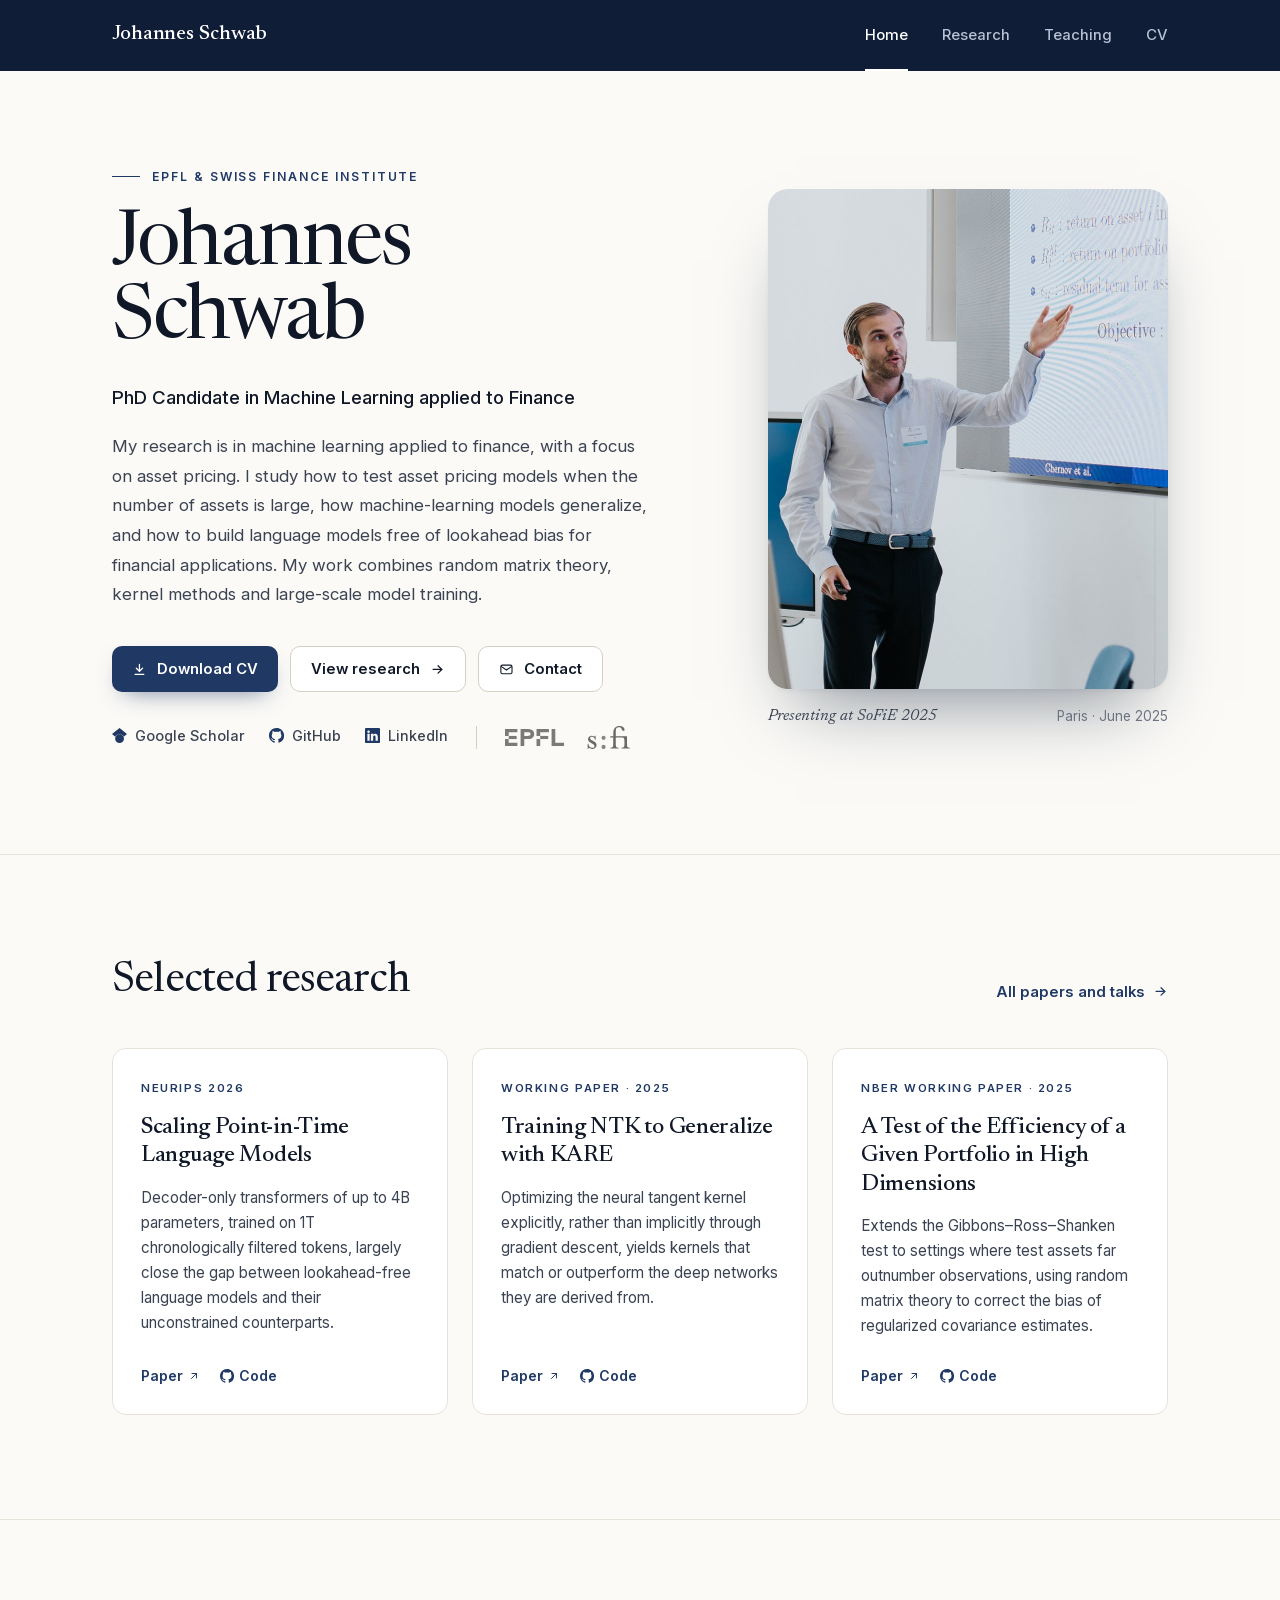
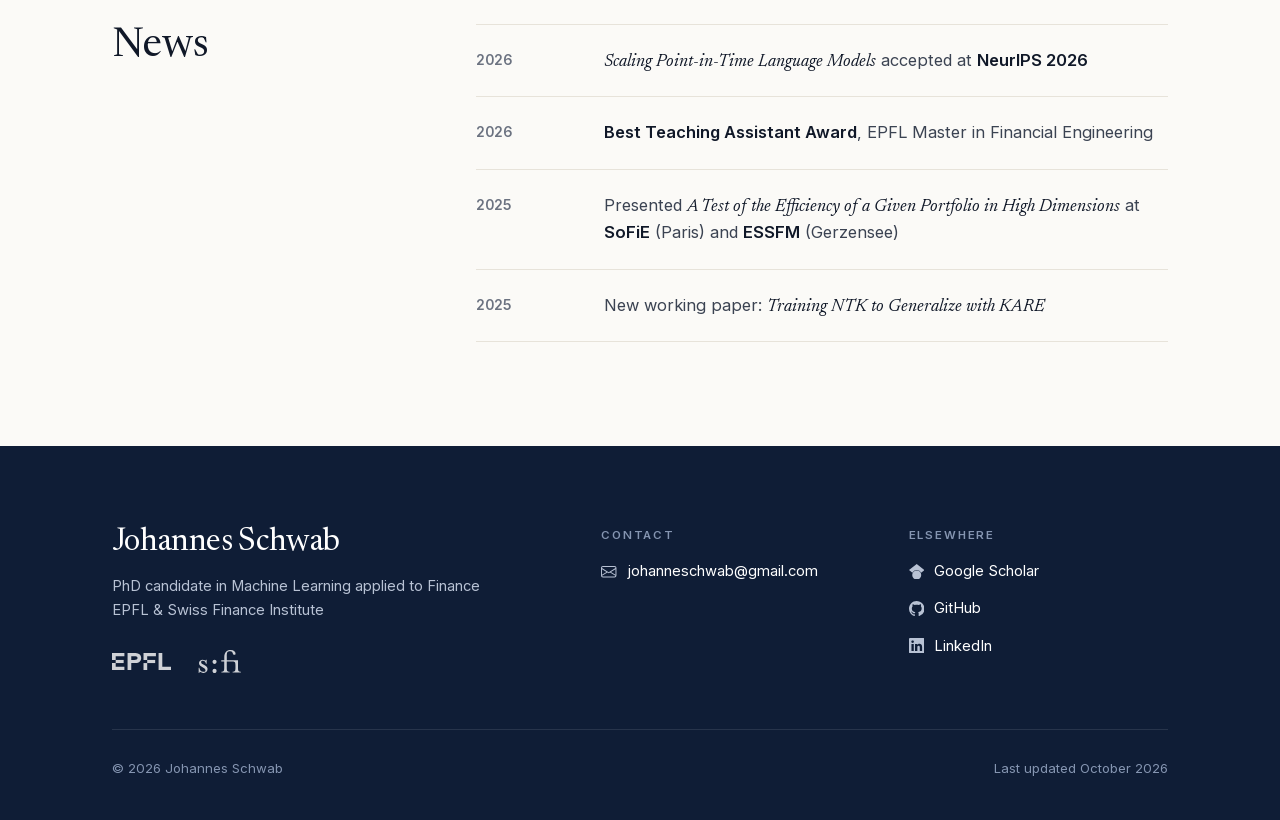
==== index.html @ c5c1e25a "Add brand icons for profiles and code, EPFL and SFI logos Co-Authored-By: Claude Opus 5.5 <noreply@a" ====
<!doctype html>
<html lang="en">
<head>
<meta charset="utf-8">
<meta name="viewport" content="width=device-width, initial-scale=1">
<meta name="color-scheme" content="light">
<meta name="theme-color" content="#0f1d36">
<title>Johannes Schwab · PhD candidate, EPFL</title>
<meta name="description" content="Johannes Schwab, PhD candidate at EPFL and the Swiss Finance Institute: machine learning applied to finance, with a focus on asset pricing.">
<meta name="author" content="Johannes Schwab">
<link rel="canonical" href="https://johannes-schwab.github.io/">
<meta property="og:type" content="profile">
<meta property="og:url" content="https://johannes-schwab.github.io/">
<meta property="og:title" content="Johannes Schwab">
<meta property="og:description" content="PhD candidate at EPFL and the Swiss Finance Institute: machine learning applied to finance, with a focus on asset pricing.">
<meta property="og:image" content="https://johannes-schwab.github.io/og-image.png">
<meta property="og:image:width" content="1200">
<meta property="og:image:height" content="630">
<meta name="twitter:card" content="summary_large_image">
<link rel="icon" href="favicon.svg" type="image/svg+xml">
<link rel="preload" href="fonts/inter-latin.woff2" as="font" type="font/woff2" crossorigin>
<link rel="preload" href="fonts/newsreader-latin.woff2" as="font" type="font/woff2" crossorigin>
<link rel="stylesheet" href="style.css">
<script type="application/ld+json">
{
  "@context": "https://schema.org",
  "@type": "Person",
  "name": "Johannes Schwab",
  "url": "https://johannes-schwab.github.io/",
  "image": "https://johannes-schwab.github.io/photo.jpg",
  "jobTitle": "PhD candidate in Machine Learning applied to Finance",
  "affiliation": { "@type": "CollegeOrUniversity", "name": "EPFL" },
  "alumniOf": [
    { "@type": "CollegeOrUniversity", "name": "EPFL" },
    { "@type": "CollegeOrUniversity", "name": "University of Lausanne" }
  ],
  "sameAs": [
    "https://www.linkedin.com/in/jschwab5",
    "https://scholar.google.com/citations?user=1dp8BZwAAAAJ",
    "https://github.com/DjoFE2021"
  ]
}
</script>
</head>
<body>
<header class="site-header">
  <div class="container">
    <a class="wordmark" href="index.html">Johannes Schwab</a>
    <nav class="nav" aria-label="Main">
      <a href="index.html" aria-current="page">Home</a>
      <a href="research.html">Research</a>
      <a href="teaching.html">Teaching</a>
      <a href="cv.html">CV</a>
    </nav>
  </div>
</header>

<main>
  <section class="hero">
    <div class="container">
      <div>
        <p class="eyebrow rise">EPFL &amp; Swiss Finance Institute</p>
        <h1 class="rise d1">Johannes Schwab</h1>
        <p class="role rise d2">PhD Candidate in Machine Learning applied to Finance</p>
        <p class="statement rise d3">My research is in machine learning applied to finance, with a focus on asset pricing. I study how to test asset pricing models when the number of assets is large, how machine-learning models generalize, and how to build language models free of lookahead bias for financial applications. My work combines random matrix theory, kernel methods and large-scale model training.</p>
        <div class="actions rise d4">
          <a class="btn btn-primary" href="Johannes-Schwab-CV.pdf"><svg class="icon" viewBox="0 0 24 24" fill="none" stroke="currentColor" stroke-width="2" stroke-linecap="round" stroke-linejoin="round" aria-hidden="true"><path d="M12 4v11"/><path d="m7 10 5 5 5-5"/><path d="M5 20h14"/></svg>Download CV</a>
          <a class="btn btn-secondary" href="research.html">View research<svg class="icon" viewBox="0 0 24 24" fill="none" stroke="currentColor" stroke-width="2" stroke-linecap="round" stroke-linejoin="round" aria-hidden="true"><path d="M5 12h14"/><path d="m13 6 6 6-6 6"/></svg></a>
          <a class="btn btn-secondary" href="mailto:johanneschwab@gmail.com"><svg class="icon" viewBox="0 0 24 24" fill="none" stroke="currentColor" stroke-width="1.8" stroke-linecap="round" stroke-linejoin="round" aria-hidden="true"><rect x="3" y="5" width="18" height="14" rx="2.5"/><path d="m4 7.5 8 5.5 8-5.5"/></svg>Contact</a>
        </div>
        <div class="links-row rise d5">
        <ul class="profiles">
          <li><a href="https://scholar.google.com/citations?user=1dp8BZwAAAAJ"><svg class="brand" viewBox="0 0 24 24" fill="currentColor" aria-hidden="true"><path d="M5.242 13.769L0 9.5 12 0l12 9.5-5.242 4.269C17.548 11.249 14.978 9.5 12 9.5c-2.977 0-5.548 1.748-6.758 4.269zM12 10a7 7 0 1 0 0 14 7 7 0 0 0 0-14z"/></svg>Google Scholar</a></li>
          <li><a href="https://github.com/DjoFE2021"><svg class="brand" viewBox="0 0 16 16" fill="currentColor" aria-hidden="true"><path d="M8 0C3.58 0 0 3.58 0 8c0 3.54 2.29 6.53 5.47 7.59.4.07.55-.17.55-.38 0-.19-.01-.82-.01-1.49-2.01.37-2.53-.49-2.69-.94-.09-.23-.48-.94-.82-1.13-.28-.15-.68-.52-.01-.53.63-.01 1.08.58 1.23.82.72 1.21 1.87.87 2.33.66.07-.52.28-.87.51-1.07-1.78-.2-3.64-.89-3.64-3.95 0-.87.31-1.59.82-2.15-.08-.2-.36-1.02.08-2.12 0 0 .67-.21 2.2.82.64-.18 1.32-.27 2-.27s1.36.09 2 .27c1.53-1.04 2.2-.82 2.2-.82.44 1.1.16 1.92.08 2.12.51.56.82 1.27.82 2.15 0 3.07-1.87 3.75-3.65 3.95.29.25.54.73.54 1.48 0 1.07-.01 1.93-.01 2.2 0 .21.15.46.55.38A8.01 8.01 0 0 0 16 8c0-4.42-3.58-8-8-8"/></svg>GitHub</a></li>
          <li><a href="https://www.linkedin.com/in/jschwab5"><svg class="brand" viewBox="0 0 16 16" fill="currentColor" aria-hidden="true"><path d="M0 1.146C0 .513.526 0 1.175 0h13.65C15.474 0 16 .513 16 1.146v13.708c0 .633-.526 1.146-1.175 1.146H1.175C.526 16 0 15.487 0 14.854zm4.943 12.248V6.169H2.542v7.225zm-1.2-8.212c.837 0 1.358-.554 1.358-1.248-.015-.709-.52-1.248-1.342-1.248S2.4 3.226 2.4 3.934c0 .694.521 1.248 1.327 1.248zm4.908 8.212V9.359c0-.216.016-.432.08-.586.173-.431.568-.878 1.232-.878.869 0 1.216.662 1.216 1.634v3.865h2.401V9.25c0-2.22-1.184-3.252-2.764-3.252-1.274 0-1.845.7-2.165 1.193v.025h-.016l.016-.025V6.169h-2.4c.03.678 0 7.225 0 7.225z"/></svg>LinkedIn</a></li>
        </ul>
        <div class="affiliations"><a href="https://www.epfl.ch" title="EPFL"><img src="logos/epfl.svg" alt="EPFL" width="62" height="18"></a><a href="https://www.sfi.ch" title="Swiss Finance Institute"><img class="sfi" src="logos/sfi.svg" alt="Swiss Finance Institute" width="47" height="24"></a></div>
        </div>
      </div>
      <figure class="portrait rise d2">
        <img src="hero-portrait.jpg" alt="Johannes Schwab presenting his research at the SoFiE 2025 conference in Paris" width="800" height="1000">
        <figcaption><span>Presenting at SoFiE 2025</span><span>Paris · June 2025</span></figcaption>
      </figure>
    </div>
  </section>

  <section class="section">
    <div class="container">
      <div class="section-head">
        <h2>Selected research</h2>
        <a class="text-link" href="research.html">All papers and talks<svg class="icon" viewBox="0 0 24 24" fill="none" stroke="currentColor" stroke-width="2" stroke-linecap="round" stroke-linejoin="round" aria-hidden="true"><path d="M5 12h14"/><path d="m13 6 6 6-6 6"/></svg></a>
      </div>
      <div class="cards">
        <article class="card">
          <span class="tag">NeurIPS 2026</span>
          <h3><a href="https://arxiv.org/abs/2607.11889">Scaling Point-in-Time Language Models</a></h3>
          <p>Decoder-only transformers of up to 4B parameters, trained on 1T chronologically filtered tokens, largely close the gap between lookahead-free language models and their unconstrained counterparts.</p>
          <div class="card-links">
            <a href="https://arxiv.org/abs/2607.11889">Paper<svg class="icon" viewBox="0 0 24 24" fill="none" stroke="currentColor" stroke-width="2" stroke-linecap="round" stroke-linejoin="round" aria-hidden="true"><path d="M7 17 17 7"/><path d="M8 7h9v9"/></svg></a>
            <a href="https://github.com/DjoFE2021/Point-In-Time-LLM"><svg class="brand" viewBox="0 0 16 16" fill="currentColor" aria-hidden="true"><path d="M8 0C3.58 0 0 3.58 0 8c0 3.54 2.29 6.53 5.47 7.59.4.07.55-.17.55-.38 0-.19-.01-.82-.01-1.49-2.01.37-2.53-.49-2.69-.94-.09-.23-.48-.94-.82-1.13-.28-.15-.68-.52-.01-.53.63-.01 1.08.58 1.23.82.72 1.21 1.87.87 2.33.66.07-.52.28-.87.51-1.07-1.78-.2-3.64-.89-3.64-3.95 0-.87.31-1.59.82-2.15-.08-.2-.36-1.02.08-2.12 0 0 .67-.21 2.2.82.64-.18 1.32-.27 2-.27s1.36.09 2 .27c1.53-1.04 2.2-.82 2.2-.82.44 1.1.16 1.92.08 2.12.51.56.82 1.27.82 2.15 0 3.07-1.87 3.75-3.65 3.95.29.25.54.73.54 1.48 0 1.07-.01 1.93-.01 2.2 0 .21.15.46.55.38A8.01 8.01 0 0 0 16 8c0-4.42-3.58-8-8-8"/></svg>Code</a>
          </div>
        </article>
        <article class="card">
          <span class="tag">Working paper · 2025</span>
          <h3><a href="https://arxiv.org/abs/2505.11347">Training NTK to Generalize with KARE</a></h3>
          <p>Optimizing the neural tangent kernel explicitly, rather than implicitly through gradient descent, yields kernels that match or outperform the deep networks they are derived from.</p>
          <div class="card-links">
            <a href="https://arxiv.org/abs/2505.11347">Paper<svg class="icon" viewBox="0 0 24 24" fill="none" stroke="currentColor" stroke-width="2" stroke-linecap="round" stroke-linejoin="round" aria-hidden="true"><path d="M7 17 17 7"/><path d="M8 7h9v9"/></svg></a>
            <a href="https://github.com/DjoFE2021/ntk-kare"><svg class="brand" viewBox="0 0 16 16" fill="currentColor" aria-hidden="true"><path d="M8 0C3.58 0 0 3.58 0 8c0 3.54 2.29 6.53 5.47 7.59.4.07.55-.17.55-.38 0-.19-.01-.82-.01-1.49-2.01.37-2.53-.49-2.69-.94-.09-.23-.48-.94-.82-1.13-.28-.15-.68-.52-.01-.53.63-.01 1.08.58 1.23.82.72 1.21 1.87.87 2.33.66.07-.52.28-.87.51-1.07-1.78-.2-3.64-.89-3.64-3.95 0-.87.31-1.59.82-2.15-.08-.2-.36-1.02.08-2.12 0 0 .67-.21 2.2.82.64-.18 1.32-.27 2-.27s1.36.09 2 .27c1.53-1.04 2.2-.82 2.2-.82.44 1.1.16 1.92.08 2.12.51.56.82 1.27.82 2.15 0 3.07-1.87 3.75-3.65 3.95.29.25.54.73.54 1.48 0 1.07-.01 1.93-.01 2.2 0 .21.15.46.55.38A8.01 8.01 0 0 0 16 8c0-4.42-3.58-8-8-8"/></svg>Code</a>
          </div>
        </article>
        <article class="card">
          <span class="tag">NBER working paper · 2025</span>
          <h3><a href="https://www.nber.org/papers/w33565">A Test of the Efficiency of a Given Portfolio in High Dimensions</a></h3>
          <p>Extends the Gibbons–Ross–Shanken test to settings where test assets far outnumber observations, using random matrix theory to correct the bias of regularized covariance estimates.</p>
          <div class="card-links">
            <a href="https://www.nber.org/papers/w33565">Paper<svg class="icon" viewBox="0 0 24 24" fill="none" stroke="currentColor" stroke-width="2" stroke-linecap="round" stroke-linejoin="round" aria-hidden="true"><path d="M7 17 17 7"/><path d="M8 7h9v9"/></svg></a>
            <a href="https://github.com/DjoFE2021/CKMSEfficiencyTest"><svg class="brand" viewBox="0 0 16 16" fill="currentColor" aria-hidden="true"><path d="M8 0C3.58 0 0 3.58 0 8c0 3.54 2.29 6.53 5.47 7.59.4.07.55-.17.55-.38 0-.19-.01-.82-.01-1.49-2.01.37-2.53-.49-2.69-.94-.09-.23-.48-.94-.82-1.13-.28-.15-.68-.52-.01-.53.63-.01 1.08.58 1.23.82.72 1.21 1.87.87 2.33.66.07-.52.28-.87.51-1.07-1.78-.2-3.64-.89-3.64-3.95 0-.87.31-1.59.82-2.15-.08-.2-.36-1.02.08-2.12 0 0 .67-.21 2.2.82.64-.18 1.32-.27 2-.27s1.36.09 2 .27c1.53-1.04 2.2-.82 2.2-.82.44 1.1.16 1.92.08 2.12.51.56.82 1.27.82 2.15 0 3.07-1.87 3.75-3.65 3.95.29.25.54.73.54 1.48 0 1.07-.01 1.93-.01 2.2 0 .21.15.46.55.38A8.01 8.01 0 0 0 16 8c0-4.42-3.58-8-8-8"/></svg>Code</a>
          </div>
        </article>
      </div>
    </div>
  </section>

  <section class="section">
    <div class="container split">
      <h2>News</h2>
      <ul class="timeline">
        <li><span class="when">2026</span><p><cite>Scaling Point-in-Time Language Models</cite> accepted at <strong>NeurIPS 2026</strong></p></li>
        <li><span class="when">2026</span><p><strong>Best Teaching Assistant Award</strong>, EPFL Master in Financial Engineering</p></li>
        <li><span class="when">2025</span><p>Presented <cite>A Test of the Efficiency of a Given Portfolio in High Dimensions</cite> at <strong>SoFiE</strong> (Paris) and <strong>ESSFM</strong> (Gerzensee)</p></li>
        <li><span class="when">2025</span><p>New working paper: <cite>Training NTK to Generalize with KARE</cite></p></li>
      </ul>
    </div>
  </section>
</main>

<footer class="site-footer">
  <div class="container">
    <div class="footer-grid">
      <div>
        <p class="footer-name">Johannes Schwab</p>
        <p class="footer-about">PhD candidate in Machine Learning applied to Finance<br>EPFL &amp; Swiss Finance Institute</p>
        <div class="footer-logos"><a href="https://www.epfl.ch" title="EPFL"><img src="logos/epfl.svg" alt="EPFL" width="62" height="18"></a><a href="https://www.sfi.ch" title="Swiss Finance Institute"><img class="sfi" src="logos/sfi.svg" alt="Swiss Finance Institute" width="47" height="24"></a></div>
      </div>
      <div>
        <p class="footer-label">Contact</p>
        <ul class="footer-list"><li><a href="mailto:johanneschwab@gmail.com"><svg class="brand" viewBox="0 0 16 16" fill="currentColor" aria-hidden="true"><path d="M0 4a2 2 0 0 1 2-2h12a2 2 0 0 1 2 2v8a2 2 0 0 1-2 2H2a2 2 0 0 1-2-2zm2-1a1 1 0 0 0-1 1v.217l7 4.2 7-4.2V4a1 1 0 0 0-1-1zm13 2.383-4.708 2.825L15 11.105zm-.034 6.876-5.64-3.471L8 9.583l-1.326-.795-5.64 3.47A1 1 0 0 0 2 13h12a1 1 0 0 0 .966-.741M1 11.105l4.708-2.897L1 5.383z"/></svg>johanneschwab@gmail.com</a></li></ul>
      </div>
      <div>
        <p class="footer-label">Elsewhere</p>
        <ul class="footer-list">
          <li><a href="https://scholar.google.com/citations?user=1dp8BZwAAAAJ"><svg class="brand" viewBox="0 0 24 24" fill="currentColor" aria-hidden="true"><path d="M5.242 13.769L0 9.5 12 0l12 9.5-5.242 4.269C17.548 11.249 14.978 9.5 12 9.5c-2.977 0-5.548 1.748-6.758 4.269zM12 10a7 7 0 1 0 0 14 7 7 0 0 0 0-14z"/></svg>Google Scholar</a></li>
          <li><a href="https://github.com/DjoFE2021"><svg class="brand" viewBox="0 0 16 16" fill="currentColor" aria-hidden="true"><path d="M8 0C3.58 0 0 3.58 0 8c0 3.54 2.29 6.53 5.47 7.59.4.07.55-.17.55-.38 0-.19-.01-.82-.01-1.49-2.01.37-2.53-.49-2.69-.94-.09-.23-.48-.94-.82-1.13-.28-.15-.68-.52-.01-.53.63-.01 1.08.58 1.23.82.72 1.21 1.87.87 2.33.66.07-.52.28-.87.51-1.07-1.78-.2-3.64-.89-3.64-3.95 0-.87.31-1.59.82-2.15-.08-.2-.36-1.02.08-2.12 0 0 .67-.21 2.2.82.64-.18 1.32-.27 2-.27s1.36.09 2 .27c1.53-1.04 2.2-.82 2.2-.82.44 1.1.16 1.92.08 2.12.51.56.82 1.27.82 2.15 0 3.07-1.87 3.75-3.65 3.95.29.25.54.73.54 1.48 0 1.07-.01 1.93-.01 2.2 0 .21.15.46.55.38A8.01 8.01 0 0 0 16 8c0-4.42-3.58-8-8-8"/></svg>GitHub</a></li>
          <li><a href="https://www.linkedin.com/in/jschwab5"><svg class="brand" viewBox="0 0 16 16" fill="currentColor" aria-hidden="true"><path d="M0 1.146C0 .513.526 0 1.175 0h13.65C15.474 0 16 .513 16 1.146v13.708c0 .633-.526 1.146-1.175 1.146H1.175C.526 16 0 15.487 0 14.854zm4.943 12.248V6.169H2.542v7.225zm-1.2-8.212c.837 0 1.358-.554 1.358-1.248-.015-.709-.52-1.248-1.342-1.248S2.4 3.226 2.4 3.934c0 .694.521 1.248 1.327 1.248zm4.908 8.212V9.359c0-.216.016-.432.08-.586.173-.431.568-.878 1.232-.878.869 0 1.216.662 1.216 1.634v3.865h2.401V9.25c0-2.22-1.184-3.252-2.764-3.252-1.274 0-1.845.7-2.165 1.193v.025h-.016l.016-.025V6.169h-2.4c.03.678 0 7.225 0 7.225z"/></svg>LinkedIn</a></li>
        </ul>
      </div>
    </div>
    <div class="footer-bottom"><span>© 2026 Johannes Schwab</span><span>Last updated October 2026</span></div>
  </div>
</footer>
</body>
</html>
---- style.css ----
/* ==========================================================================
   johannes-schwab.github.io
   Type: Newsreader (headings) and Inter (text), self-hosted in fonts/ (SIL OFL)
   ========================================================================== */

@font-face {
  font-family: "Inter"; font-style: normal; font-weight: 400 700; font-display: swap;
  src: url("fonts/inter-latin.woff2") format("woff2");
}
@font-face {
  font-family: "Newsreader"; font-style: normal; font-weight: 400 600; font-display: swap;
  src: url("fonts/newsreader-latin.woff2") format("woff2");
}
@font-face {
  font-family: "Newsreader"; font-style: italic; font-weight: 400 500; font-display: swap;
  src: url("fonts/newsreader-italic-latin.woff2") format("woff2");
}

:root {
  --paper: #fbfaf7;
  --card: #ffffff;
  --ink: #101828;
  --ink-2: #3b4352;
  --ink-3: #6b7280;
  --line: #e7e3da;
  --line-strong: #d6d0c4;
  --navy: #1f3864;            /* the CV banner navy */
  --navy-deep: #0f1d36;
  --on-navy-2: #b8c2d4;
  --on-navy-3: #8595b1;
  --font-display: "Newsreader", "Iowan Old Style", Georgia, serif;
  --font-text: "Inter", system-ui, -apple-system, "Segoe UI", Roboto, Arial, sans-serif;
  --container: 1120px;
  --radius: 14px;
  --ease: cubic-bezier(.2, .7, .2, 1);
}

* { box-sizing: border-box; }
html { -webkit-text-size-adjust: 100%; }
body {
  margin: 0; min-height: 100vh; display: flex; flex-direction: column;
  background: var(--paper); color: var(--ink);
  font: 400 16.5px/1.65 var(--font-text);
  -webkit-font-smoothing: antialiased; -moz-osx-font-smoothing: grayscale;
}
main { flex: 1 0 auto; }
img { max-width: 100%; }
a { color: inherit; }
p { margin: 0; }
cite { font: italic 400 1.07em/1.4 var(--font-display); color: var(--ink); }
.container { width: 100%; max-width: var(--container); margin: 0 auto; padding: 0 32px; }
.icon { width: 1em; height: 1em; flex: none; }

/* --- Header ------------------------------------------------------------- */
.site-header { position: sticky; top: 0; z-index: 20; background: var(--navy-deep); }
.site-header .container { display: flex; align-items: center; justify-content: space-between; gap: 24px; min-height: 68px; }
.wordmark { font: 500 1.3rem/1 var(--font-display); color: #fff; text-decoration: none; letter-spacing: -0.005em; }
.nav { display: flex; gap: 34px; }
.nav a {
  position: relative; padding: 23px 0; color: var(--on-navy-2); text-decoration: none;
  font-size: 0.93rem; font-weight: 500; transition: color .2s;
}
.nav a:hover, .nav a[aria-current="page"] { color: #fff; }
.nav a[aria-current="page"]::after { content: ""; position: absolute; left: 0; right: 0; bottom: 0; height: 2px; background: #fff; }

/* --- Shared bits ---------------------------------------------------------- */
.eyebrow {
  display: flex; align-items: center; gap: 12px; margin-bottom: 22px;
  font-size: 0.76rem; font-weight: 600; letter-spacing: 0.16em; text-transform: uppercase; color: var(--navy);
}
.eyebrow::before { content: ""; width: 28px; height: 1px; background: currentColor; }
.tag { display: block; font-size: 0.72rem; font-weight: 600; letter-spacing: 0.14em; text-transform: uppercase; color: var(--navy); }

.actions { display: flex; flex-wrap: wrap; gap: 12px; margin-top: 36px; }
.btn {
  display: inline-flex; align-items: center; gap: 10px; height: 46px; padding: 0 20px; border-radius: 10px;
  font-size: 0.93rem; font-weight: 600; text-decoration: none;
  transition: background-color .2s, border-color .2s, color .2s, transform .2s var(--ease);
}
.btn:hover { transform: translateY(-1px); }
.btn-primary { background: var(--navy); color: #fff; box-shadow: 0 10px 24px -12px rgba(31, 56, 100, .7); }
.btn-primary:hover { background: var(--navy-deep); }
.btn-secondary { background: var(--card); color: var(--ink); border: 1px solid var(--line-strong); }
.btn-secondary:hover { border-color: var(--navy); color: var(--navy); }

.text-link { display: inline-flex; align-items: center; gap: 8px; font-size: 0.93rem; font-weight: 600; color: var(--navy); text-decoration: none; }
.text-link .icon { transition: transform .2s var(--ease); }
.text-link:hover .icon { transform: translateX(3px); }

/* --- Home: introduction ------------------------------------------------- */
.hero { padding: 96px 0 104px; }
.hero .container { display: grid; grid-template-columns: minmax(0, 1fr) minmax(0, 400px); gap: 96px; align-items: center; }
.hero h1 { margin: 0; font: 400 clamp(3rem, 6.2vw, 4.75rem)/0.98 var(--font-display); letter-spacing: -0.03em; }
.role { margin-top: 24px; font-size: 1.16rem; font-weight: 500; }
.statement { margin-top: 20px; max-width: 34rem; font-size: 1.06rem; line-height: 1.75; color: var(--ink-2); }
.brand { width: 1.05em; height: 1.05em; flex: none; }
.links-row { display: flex; flex-wrap: wrap; align-items: center; gap: 18px 28px; margin-top: 32px; }
.profiles { display: flex; flex-wrap: wrap; gap: 10px 24px; margin: 0; padding: 0; list-style: none; font-size: 0.9rem; }
.profiles a { display: inline-flex; align-items: center; gap: 8px; color: var(--ink-2); font-weight: 500; text-decoration: none; transition: color .2s; }
.profiles a:hover { color: var(--navy); }
.profiles .brand { color: var(--navy); }
/* Affiliation logos: quiet grey, full colour on hover */
.affiliations { display: flex; align-items: center; gap: 22px; padding-left: 28px; border-left: 1px solid var(--line-strong); }
.affiliations a, .footer-logos a { display: block; line-height: 0; }
.affiliations img { display: block; height: 17px; width: auto; filter: grayscale(1); opacity: .65; transition: filter .25s, opacity .25s; }
.affiliations img.sfi { height: 23px; }
.affiliations a:hover img { filter: none; opacity: 1; }
.portrait { margin: 0; width: 100%; }
.portrait img {
  display: block; width: 100%; height: auto; border-radius: 20px;
  box-shadow: 0 2px 4px rgba(16, 24, 40, .04), 0 40px 70px -30px rgba(15, 29, 54, .5);
}
.portrait figcaption { display: flex; justify-content: space-between; gap: 16px; margin-top: 16px; font-size: 0.84rem; color: var(--ink-3); }
.portrait figcaption span:first-child { font: italic 400 1rem/1.4 var(--font-display); color: var(--ink-2); }

/* --- Home: sections ------------------------------------------------------- */
.section { padding: 104px 0; border-top: 1px solid var(--line); }
.section-head { display: flex; align-items: flex-end; justify-content: space-between; gap: 24px; margin-bottom: 44px; }
.section h2, .split h2 { margin: 0; font: 400 clamp(2rem, 3.4vw, 2.6rem)/1.08 var(--font-display); letter-spacing: -0.02em; }

.cards { display: grid; grid-template-columns: repeat(3, minmax(0, 1fr)); gap: 24px; }
.card {
  display: flex; flex-direction: column; padding: 30px 28px 26px;
  background: var(--card); border: 1px solid var(--line); border-radius: var(--radius);
  transition: transform .3s var(--ease), box-shadow .3s var(--ease), border-color .3s;
}
.card:hover { transform: translateY(-4px); border-color: var(--line-strong); box-shadow: 0 30px 60px -36px rgba(15, 29, 54, .45); }
.card h3 { margin: 16px 0 0; font: 500 1.45rem/1.22 var(--font-display); letter-spacing: -0.012em; }
.card h3 a { text-decoration: none; }
.card p { margin-top: 14px; font-size: 0.95rem; line-height: 1.65; color: var(--ink-2); }
.card-links { display: flex; gap: 20px; margin-top: auto; padding-top: 26px; font-size: 0.88rem; font-weight: 600; }
.card-links a { display: inline-flex; align-items: center; gap: 5px; color: var(--navy); text-decoration: none; }
.card-links a:hover { text-decoration: underline; text-underline-offset: 4px; }
.card-links .icon { width: 0.85em; height: 0.85em; }

.split { display: grid; grid-template-columns: 300px minmax(0, 1fr); gap: 64px; }
.timeline { list-style: none; margin: 0; padding: 0; }
.timeline li { display: grid; grid-template-columns: 104px minmax(0, 1fr); gap: 24px; padding: 22px 0; border-top: 1px solid var(--line); }
.timeline li:last-child { border-bottom: 1px solid var(--line); }
.timeline .when { padding-top: 2px; font-size: 0.86rem; font-weight: 600; color: var(--ink-3); font-variant-numeric: tabular-nums; }
.timeline .when.next { color: var(--navy); }
.timeline p { color: var(--ink-2); }
.timeline strong { font-weight: 600; color: var(--ink); }

/* --- Inner pages ---------------------------------------------------------- */
.page-head { padding: 96px 0 72px; border-bottom: 1px solid var(--line); }
.page-head h1 { margin: 0; font: 400 clamp(2.8rem, 5.6vw, 4.2rem)/1 var(--font-display); letter-spacing: -0.03em; }
.intro { margin-top: 24px; max-width: 40rem; font-size: 1.1rem; line-height: 1.7; color: var(--ink-2); }

.block { padding: 80px 0; }
.block.compact { padding: 56px 0; }
.block + .block { border-top: 1px solid var(--line); }
.block > .container { display: grid; grid-template-columns: 260px minmax(0, 1fr); gap: 64px; }
.block-title { position: sticky; top: 108px; align-self: start; margin: 0; font: 400 1.95rem/1.12 var(--font-display); letter-spacing: -0.018em; }

.pub { padding-bottom: 44px; margin-bottom: 44px; border-bottom: 1px solid var(--line); }
.pub:last-child { padding-bottom: 0; margin-bottom: 0; border-bottom: 0; }
.pub h3 { margin: 12px 0 0; font: 500 1.65rem/1.22 var(--font-display); letter-spacing: -0.015em; }
.pub h3 a {
  text-decoration: none; background: linear-gradient(currentColor, currentColor) 0 100% / 0 1px no-repeat;
  transition: background-size .35s var(--ease);
}
.pub h3 a:hover { background-size: 100% 1px; }
.authors { margin-top: 12px; font-size: 0.95rem; color: var(--ink-3); }
.authors strong { font-weight: 600; color: var(--ink); }
.series { margin-top: 4px; font-size: 0.88rem; color: var(--ink-3); }
.series em { font: italic 400 1.07em var(--font-display); }
.pub .summary { margin-top: 16px; color: var(--ink-2); }
.abstract { margin-top: 16px; }
.abstract summary {
  display: inline-flex; align-items: center; gap: 10px; cursor: pointer; list-style: none;
  font-size: 0.88rem; font-weight: 600; color: var(--navy);
}
.abstract summary::-webkit-details-marker { display: none; }
.abstract summary::before {
  content: "+"; display: grid; place-items: center; width: 22px; height: 22px;
  border: 1px solid var(--line-strong); border-radius: 50%; font-weight: 500;
  transition: transform .25s var(--ease);
}
.abstract[open] summary::before { transform: rotate(45deg); }
.abstract p {
  margin-top: 16px; padding: 22px 24px; background: var(--card); border: 1px solid var(--line); border-radius: 12px;
  font-size: 0.95rem; line-height: 1.75; color: var(--ink-2);
}
.chips { display: flex; flex-wrap: wrap; gap: 10px; margin: 20px 0 0; padding: 0; list-style: none; }
.chip {
  display: inline-flex; align-items: center; gap: 7px; height: 36px; padding: 0 14px;
  background: var(--card); border: 1px solid var(--line-strong); border-radius: 9px;
  font-size: 0.86rem; font-weight: 600; color: var(--ink); text-decoration: none; transition: border-color .2s, color .2s;
}
.chip:hover { border-color: var(--navy); color: var(--navy); }
.chip .icon { width: 0.8em; height: 0.8em; color: var(--ink-3); }
.chip .brand, .card-links .brand { width: 1em; height: 1em; }
.btn .brand { width: 1.1em; height: 1.1em; color: var(--navy); }

.award {
  display: grid; grid-template-columns: auto minmax(0, 1fr); gap: 40px; align-items: center;
  margin-top: 48px; padding: 44px 48px; border-radius: 20px; background: var(--navy-deep); color: var(--on-navy-2);
}
.award .year { font: 400 4rem/0.9 var(--font-display); letter-spacing: -0.03em; color: #fff; }
.award .tag { color: var(--on-navy-3); }
.award h2 { margin: 10px 0 0; font: 400 1.9rem/1.15 var(--font-display); letter-spacing: -0.015em; color: #fff; }
.award p { margin-top: 10px; }

.courses { display: grid; grid-template-columns: repeat(2, minmax(0, 1fr)); gap: 24px; }
.course { padding: 32px; background: var(--card); border: 1px solid var(--line); border-radius: var(--radius); }
.course h3 { margin: 14px 0 0; font: 500 1.4rem/1.25 var(--font-display); letter-spacing: -0.01em; }
.course .when { margin-top: 6px; font-size: 0.9rem; color: var(--ink-3); }
.course ul { list-style: none; margin: 22px 0 0; padding: 0; }
.course li { padding: 12px 0; border-top: 1px solid var(--line); font-weight: 500; }
.course li span { display: block; font-size: 0.86rem; font-weight: 400; color: var(--ink-3); }

.entries { display: grid; gap: 30px; }
.entry { display: grid; grid-template-columns: minmax(0, 1fr) auto; column-gap: 24px; }
.entry h3 { margin: 0; font-size: 1.04rem; font-weight: 600; }
.entry .when { grid-column: 2; grid-row: 1; font-size: 0.88rem; font-weight: 500; color: var(--ink-3); font-variant-numeric: tabular-nums; white-space: nowrap; }
.entry .org { margin-top: 2px; color: var(--ink-2); }
.entry .detail { grid-column: 1 / -1; margin-top: 6px; font-size: 0.95rem; color: var(--ink-3); }
.kv { display: grid; grid-template-columns: 220px minmax(0, 1fr); gap: 12px 24px; margin: 0; }
.kv dt { font-weight: 600; }
.kv dd { margin: 0; color: var(--ink-2); }
.plain { color: var(--ink-2); }

/* --- Footer --------------------------------------------------------------- */
.site-footer { background: var(--navy-deep); color: var(--on-navy-2); font-size: 0.92rem; }
.site-footer .container { padding-top: 80px; padding-bottom: 40px; }
.footer-grid { display: grid; grid-template-columns: 1.7fr 1fr 1fr; gap: 48px; padding-bottom: 56px; border-bottom: 1px solid rgba(255, 255, 255, .1); }
.footer-grid .footer-name { font: 400 2rem/1.05 var(--font-display); letter-spacing: -0.02em; color: #fff; }
.footer-grid .footer-about { margin-top: 14px; }
.footer-grid .footer-label { margin-bottom: 14px; font-size: 0.72rem; font-weight: 600; letter-spacing: 0.16em; text-transform: uppercase; color: var(--on-navy-3); }
.footer-list { display: grid; gap: 10px; margin: 0; padding: 0; list-style: none; }
.site-footer a { display: inline-flex; align-items: center; gap: 6px; color: #fff; text-decoration: none; }
.site-footer a:hover { text-decoration: underline; text-underline-offset: 4px; }
.site-footer .icon { width: 0.8em; height: 0.8em; color: var(--on-navy-3); }
.site-footer .brand { color: var(--on-navy-2); }
.site-footer .footer-list a { gap: 10px; }
.footer-logos { display: flex; align-items: center; gap: 26px; margin-top: 28px; }
.footer-logos img { display: block; height: 17px; width: auto; filter: brightness(0) invert(1); opacity: .8; transition: opacity .2s; }
.footer-logos img.sfi { height: 23px; }
.footer-logos a:hover img { opacity: 1; }
.footer-bottom { display: flex; flex-wrap: wrap; justify-content: space-between; gap: 12px; padding-top: 28px; font-size: 0.82rem; color: var(--on-navy-3); }

/* --- Motion --------------------------------------------------------------- */
@keyframes rise { from { opacity: 0; transform: translateY(16px); } to { opacity: 1; transform: none; } }
.rise { animation: rise .9s var(--ease) both; }
.d1 { animation-delay: .06s; } .d2 { animation-delay: .12s; } .d3 { animation-delay: .18s; }
.d4 { animation-delay: .24s; } .d5 { animation-delay: .3s; }
@media (prefers-reduced-motion: reduce) {
  .rise { animation: none; }
  .btn, .card, .chip, .text-link .icon, .abstract summary::before, .pub h3 a { transition: none; }
}

/* --- Smaller screens ------------------------------------------------------ */
@media (max-width: 960px) {
  .hero .container { grid-template-columns: 1fr; gap: 56px; }
  .portrait { max-width: 420px; }
  .cards { grid-template-columns: 1fr; }
  .split, .block > .container { grid-template-columns: 1fr; gap: 28px; }
  .block-title { position: static; }
  .footer-grid { grid-template-columns: 1fr 1fr; }
  .footer-grid > :first-child { grid-column: 1 / -1; }
}
@media (max-width: 640px) {
  body { font-size: 16px; }
  .container { padding: 0 20px; }
  .site-header { position: static; }
  .site-header .container { flex-wrap: wrap; row-gap: 0; padding-top: 16px; }
  .nav { gap: 24px; }
  .nav a { padding: 12px 0 14px; }
  .hero { padding: 56px 0 72px; }
  .section-head { flex-direction: column; align-items: flex-start; gap: 14px; margin-bottom: 32px; }
  .affiliations { padding-left: 0; border-left: 0; }
  .section, .block { padding: 64px 0; }
  .block.compact { padding: 44px 0; }
  .page-head { padding: 64px 0 48px; }
  .timeline li { grid-template-columns: 1fr; gap: 4px; }
  .courses { grid-template-columns: 1fr; }
  .kv { grid-template-columns: 1fr; gap: 2px; }
  .kv dd { margin-bottom: 12px; }
  .award { grid-template-columns: 1fr; gap: 16px; padding: 32px 28px; }
  .footer-grid { grid-template-columns: 1fr; gap: 32px; }
  .entry { grid-template-columns: 1fr; }
  .entry .when { grid-column: 1; grid-row: auto; }
}
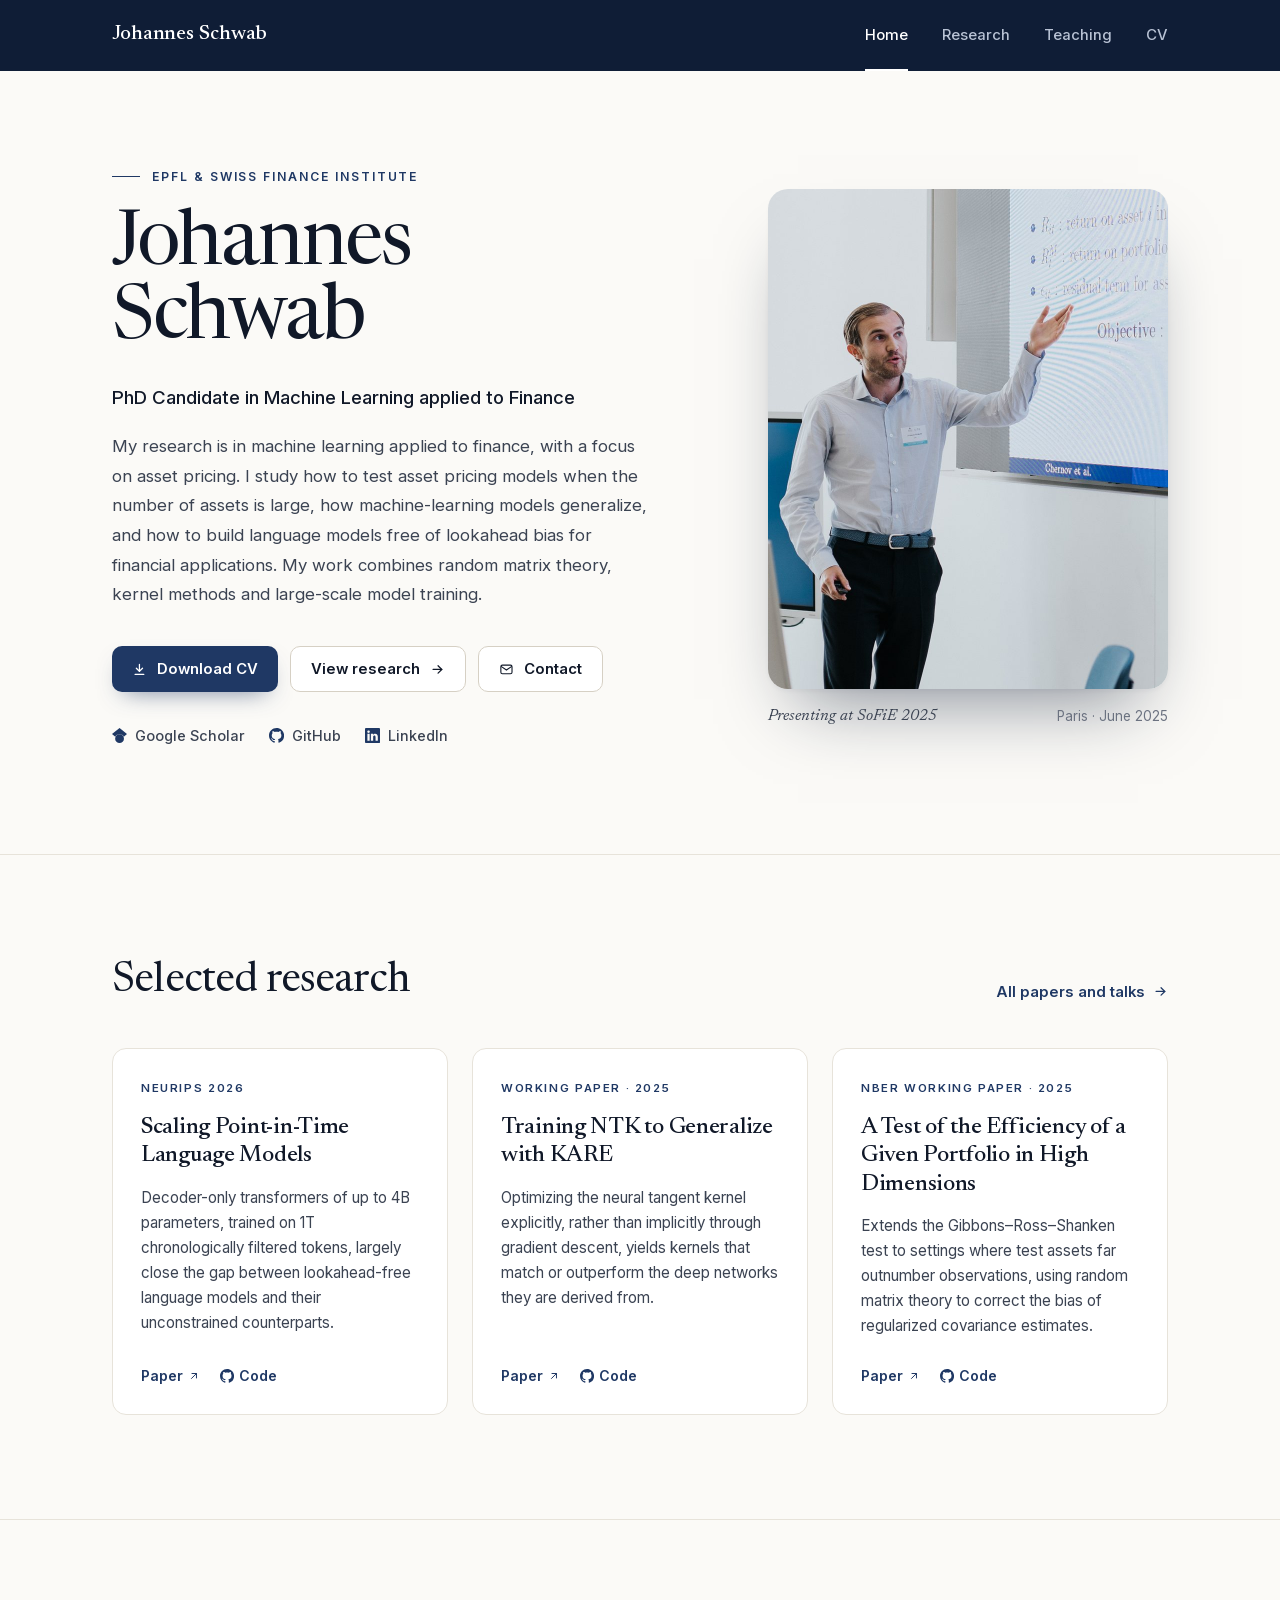
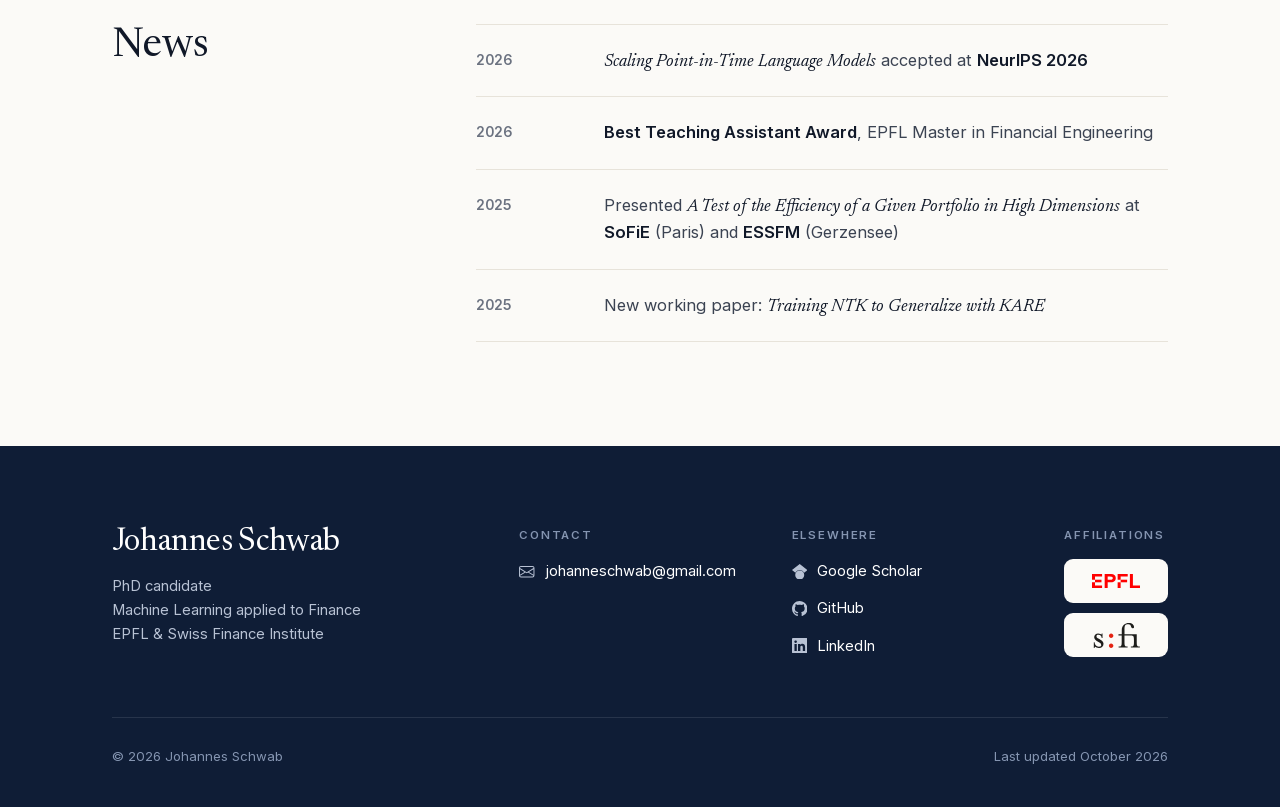
==== commit 2b4dd37d: "Logos: drop from hero, show in colour in a footer Affiliations column Co-Authored-By: Claude Opus 5." ====
--- a/index.html
+++ b/index.html
@@ -74,7 +74,6 @@
           <li><a href="https://github.com/DjoFE2021"><svg class="brand" viewBox="0 0 16 16" fill="currentColor" aria-hidden="true"><path d="M8 0C3.58 0 0 3.58 0 8c0 3.54 2.29 6.53 5.47 7.59.4.07.55-.17.55-.38 0-.19-.01-.82-.01-1.49-2.01.37-2.53-.49-2.69-.94-.09-.23-.48-.94-.82-1.13-.28-.15-.68-.52-.01-.53.63-.01 1.08.58 1.23.82.72 1.21 1.87.87 2.33.66.07-.52.28-.87.51-1.07-1.78-.2-3.64-.89-3.64-3.95 0-.87.31-1.59.82-2.15-.08-.2-.36-1.02.08-2.12 0 0 .67-.21 2.2.82.64-.18 1.32-.27 2-.27s1.36.09 2 .27c1.53-1.04 2.2-.82 2.2-.82.44 1.1.16 1.92.08 2.12.51.56.82 1.27.82 2.15 0 3.07-1.87 3.75-3.65 3.95.29.25.54.73.54 1.48 0 1.07-.01 1.93-.01 2.2 0 .21.15.46.55.38A8.01 8.01 0 0 0 16 8c0-4.42-3.58-8-8-8"/></svg>GitHub</a></li>
           <li><a href="https://www.linkedin.com/in/jschwab5"><svg class="brand" viewBox="0 0 16 16" fill="currentColor" aria-hidden="true"><path d="M0 1.146C0 .513.526 0 1.175 0h13.65C15.474 0 16 .513 16 1.146v13.708c0 .633-.526 1.146-1.175 1.146H1.175C.526 16 0 15.487 0 14.854zm4.943 12.248V6.169H2.542v7.225zm-1.2-8.212c.837 0 1.358-.554 1.358-1.248-.015-.709-.52-1.248-1.342-1.248S2.4 3.226 2.4 3.934c0 .694.521 1.248 1.327 1.248zm4.908 8.212V9.359c0-.216.016-.432.08-.586.173-.431.568-.878 1.232-.878.869 0 1.216.662 1.216 1.634v3.865h2.401V9.25c0-2.22-1.184-3.252-2.764-3.252-1.274 0-1.845.7-2.165 1.193v.025h-.016l.016-.025V6.169h-2.4c.03.678 0 7.225 0 7.225z"/></svg>LinkedIn</a></li>
         </ul>
-        <div class="affiliations"><a href="https://www.epfl.ch" title="EPFL"><img src="logos/epfl.svg" alt="EPFL" width="62" height="18"></a><a href="https://www.sfi.ch" title="Swiss Finance Institute"><img class="sfi" src="logos/sfi.svg" alt="Swiss Finance Institute" width="47" height="24"></a></div>
         </div>
       </div>
       <figure class="portrait rise d2">
@@ -140,8 +139,7 @@
     <div class="footer-grid">
       <div>
         <p class="footer-name">Johannes Schwab</p>
-        <p class="footer-about">PhD candidate in Machine Learning applied to Finance<br>EPFL &amp; Swiss Finance Institute</p>
-        <div class="footer-logos"><a href="https://www.epfl.ch" title="EPFL"><img src="logos/epfl.svg" alt="EPFL" width="62" height="18"></a><a href="https://www.sfi.ch" title="Swiss Finance Institute"><img class="sfi" src="logos/sfi.svg" alt="Swiss Finance Institute" width="47" height="24"></a></div>
+        <p class="footer-about">PhD candidate<br>Machine Learning applied to Finance<br>EPFL &amp; Swiss Finance Institute</p>
       </div>
       <div>
         <p class="footer-label">Contact</p>
@@ -155,6 +153,10 @@
           <li><a href="https://www.linkedin.com/in/jschwab5"><svg class="brand" viewBox="0 0 16 16" fill="currentColor" aria-hidden="true"><path d="M0 1.146C0 .513.526 0 1.175 0h13.65C15.474 0 16 .513 16 1.146v13.708c0 .633-.526 1.146-1.175 1.146H1.175C.526 16 0 15.487 0 14.854zm4.943 12.248V6.169H2.542v7.225zm-1.2-8.212c.837 0 1.358-.554 1.358-1.248-.015-.709-.52-1.248-1.342-1.248S2.4 3.226 2.4 3.934c0 .694.521 1.248 1.327 1.248zm4.908 8.212V9.359c0-.216.016-.432.08-.586.173-.431.568-.878 1.232-.878.869 0 1.216.662 1.216 1.634v3.865h2.401V9.25c0-2.22-1.184-3.252-2.764-3.252-1.274 0-1.845.7-2.165 1.193v.025h-.016l.016-.025V6.169h-2.4c.03.678 0 7.225 0 7.225z"/></svg>LinkedIn</a></li>
         </ul>
       </div>
+      <div>
+        <p class="footer-label">Affiliations</p>
+        <div class="footer-logos"><a class="logo-tile" href="https://www.epfl.ch" title="EPFL"><img src="logos/epfl.svg" alt="EPFL" width="62" height="18"></a><a class="logo-tile" href="https://www.sfi.ch" title="Swiss Finance Institute"><img class="sfi" src="logos/sfi.svg" alt="Swiss Finance Institute" width="51" height="26"></a></div>
+      </div>
     </div>
     <div class="footer-bottom"><span>© 2026 Johannes Schwab</span><span>Last updated October 2026</span></div>
   </div>
--- a/style.css
+++ b/style.css
@@ -99,12 +99,6 @@
 .profiles a { display: inline-flex; align-items: center; gap: 8px; color: var(--ink-2); font-weight: 500; text-decoration: none; transition: color .2s; }
 .profiles a:hover { color: var(--navy); }
 .profiles .brand { color: var(--navy); }
-/* Affiliation logos: quiet grey, full colour on hover */
-.affiliations { display: flex; align-items: center; gap: 22px; padding-left: 28px; border-left: 1px solid var(--line-strong); }
-.affiliations a, .footer-logos a { display: block; line-height: 0; }
-.affiliations img { display: block; height: 17px; width: auto; filter: grayscale(1); opacity: .65; transition: filter .25s, opacity .25s; }
-.affiliations img.sfi { height: 23px; }
-.affiliations a:hover img { filter: none; opacity: 1; }
 .portrait { margin: 0; width: 100%; }
 .portrait img {
   display: block; width: 100%; height: auto; border-radius: 20px;
@@ -224,7 +218,7 @@
 /* --- Footer --------------------------------------------------------------- */
 .site-footer { background: var(--navy-deep); color: var(--on-navy-2); font-size: 0.92rem; }
 .site-footer .container { padding-top: 80px; padding-bottom: 40px; }
-.footer-grid { display: grid; grid-template-columns: 1.7fr 1fr 1fr; gap: 48px; padding-bottom: 56px; border-bottom: 1px solid rgba(255, 255, 255, .1); }
+.footer-grid { display: grid; grid-template-columns: 1.6fr 1fr 1fr auto; gap: 48px; padding-bottom: 56px; border-bottom: 1px solid rgba(255, 255, 255, .1); }
 .footer-grid .footer-name { font: 400 2rem/1.05 var(--font-display); letter-spacing: -0.02em; color: #fff; }
 .footer-grid .footer-about { margin-top: 14px; }
 .footer-grid .footer-label { margin-bottom: 14px; font-size: 0.72rem; font-weight: 600; letter-spacing: 0.16em; text-transform: uppercase; color: var(--on-navy-3); }
@@ -234,10 +228,14 @@
 .site-footer .icon { width: 0.8em; height: 0.8em; color: var(--on-navy-3); }
 .site-footer .brand { color: var(--on-navy-2); }
 .site-footer .footer-list a { gap: 10px; }
-.footer-logos { display: flex; align-items: center; gap: 26px; margin-top: 28px; }
-.footer-logos img { display: block; height: 17px; width: auto; filter: brightness(0) invert(1); opacity: .8; transition: opacity .2s; }
-.footer-logos img.sfi { height: 23px; }
-.footer-logos a:hover img { opacity: 1; }
+.footer-logos { display: grid; gap: 10px; }
+.site-footer .logo-tile {
+  display: grid; place-items: center; width: 104px; height: 44px; border-radius: 9px; background: var(--paper);
+  transition: transform .2s var(--ease), box-shadow .2s;
+}
+.site-footer .logo-tile:hover { transform: translateY(-2px); box-shadow: 0 12px 24px -14px rgba(0, 0, 0, .6); }
+.logo-tile img { display: block; width: auto; height: 14px; }
+.logo-tile img.sfi { height: 25px; }
 .footer-bottom { display: flex; flex-wrap: wrap; justify-content: space-between; gap: 12px; padding-top: 28px; font-size: 0.82rem; color: var(--on-navy-3); }
 
 /* --- Motion --------------------------------------------------------------- */
@@ -269,7 +267,6 @@
   .nav a { padding: 12px 0 14px; }
   .hero { padding: 56px 0 72px; }
   .section-head { flex-direction: column; align-items: flex-start; gap: 14px; margin-bottom: 32px; }
-  .affiliations { padding-left: 0; border-left: 0; }
   .section, .block { padding: 64px 0; }
   .block.compact { padding: 44px 0; }
   .page-head { padding: 64px 0 48px; }
@@ -279,6 +276,7 @@
   .kv dd { margin-bottom: 12px; }
   .award { grid-template-columns: 1fr; gap: 16px; padding: 32px 28px; }
   .footer-grid { grid-template-columns: 1fr; gap: 32px; }
+  .footer-logos { grid-auto-flow: column; justify-content: start; }
   .entry { grid-template-columns: 1fr; }
   .entry .when { grid-column: 1; grid-row: auto; }
 }
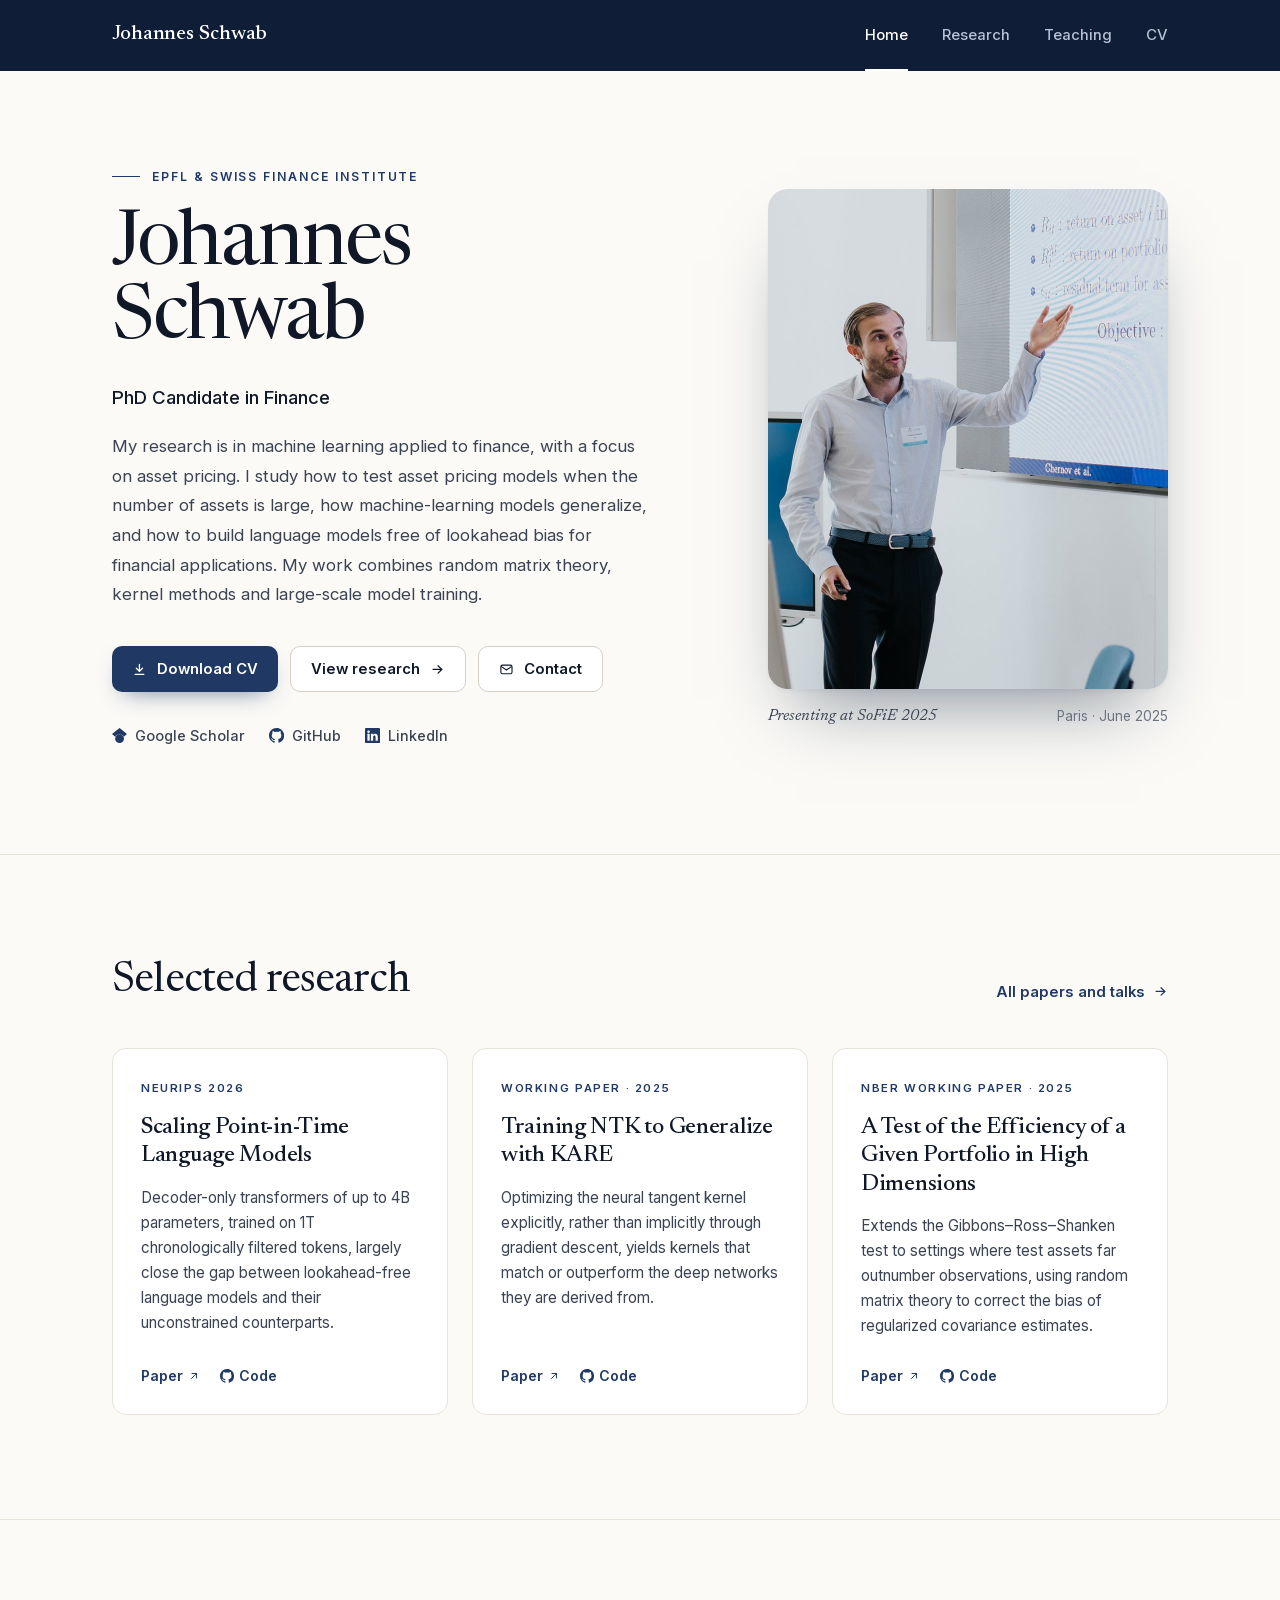
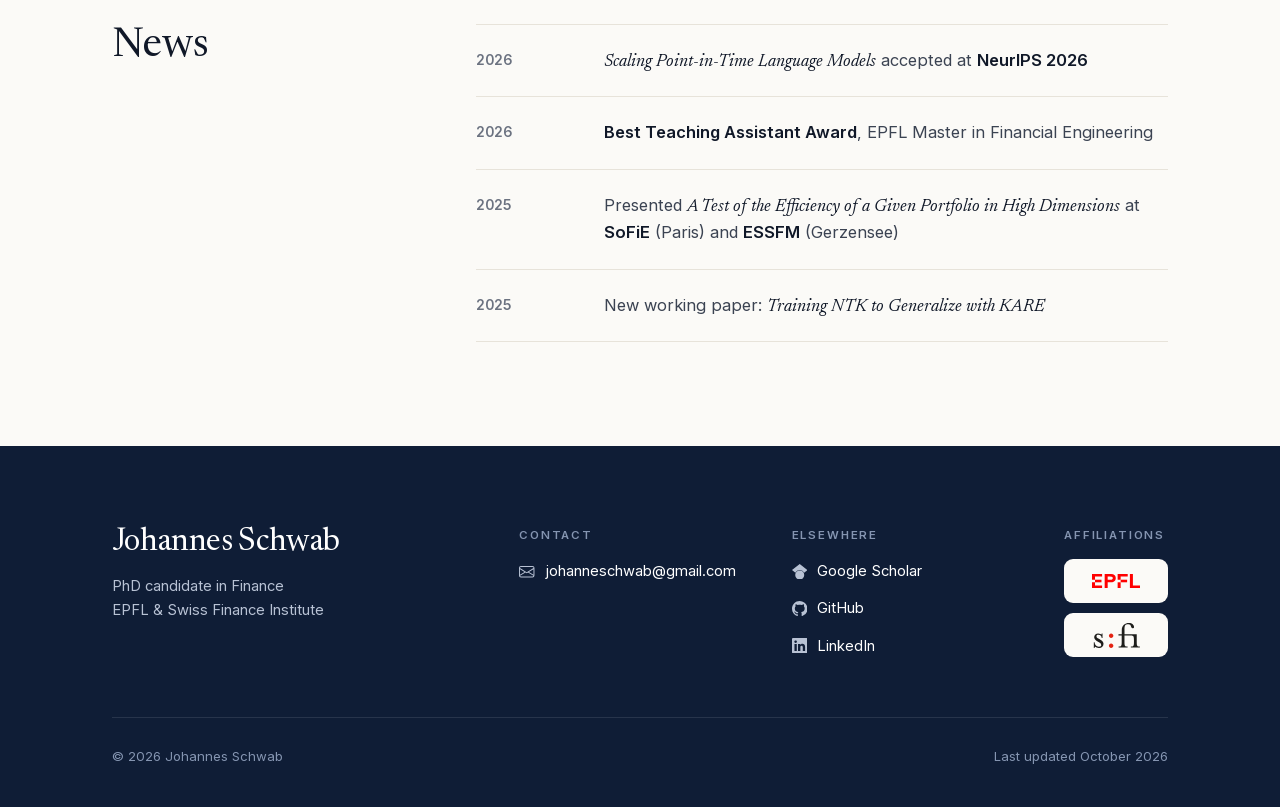
==== commit b2d46e10: "Use the official degree title: PhD in Finance Co-Authored-By: Claude Opus 5.5 <noreply@anthropic.com" ====
--- a/index.html
+++ b/index.html
@@ -28,7 +28,7 @@
   "name": "Johannes Schwab",
   "url": "https://johannes-schwab.github.io/",
   "image": "https://johannes-schwab.github.io/photo.jpg",
-  "jobTitle": "PhD candidate in Machine Learning applied to Finance",
+  "jobTitle": "PhD candidate in Finance",
   "affiliation": { "@type": "CollegeOrUniversity", "name": "EPFL" },
   "alumniOf": [
     { "@type": "CollegeOrUniversity", "name": "EPFL" },
@@ -61,7 +61,7 @@
       <div>
         <p class="eyebrow rise">EPFL &amp; Swiss Finance Institute</p>
         <h1 class="rise d1">Johannes Schwab</h1>
-        <p class="role rise d2">PhD Candidate in Machine Learning applied to Finance</p>
+        <p class="role rise d2">PhD Candidate in Finance</p>
         <p class="statement rise d3">My research is in machine learning applied to finance, with a focus on asset pricing. I study how to test asset pricing models when the number of assets is large, how machine-learning models generalize, and how to build language models free of lookahead bias for financial applications. My work combines random matrix theory, kernel methods and large-scale model training.</p>
         <div class="actions rise d4">
           <a class="btn btn-primary" href="Johannes-Schwab-CV.pdf"><svg class="icon" viewBox="0 0 24 24" fill="none" stroke="currentColor" stroke-width="2" stroke-linecap="round" stroke-linejoin="round" aria-hidden="true"><path d="M12 4v11"/><path d="m7 10 5 5 5-5"/><path d="M5 20h14"/></svg>Download CV</a>
@@ -139,7 +139,7 @@
     <div class="footer-grid">
       <div>
         <p class="footer-name">Johannes Schwab</p>
-        <p class="footer-about">PhD candidate<br>Machine Learning applied to Finance<br>EPFL &amp; Swiss Finance Institute</p>
+        <p class="footer-about">PhD candidate in Finance<br>EPFL &amp; Swiss Finance Institute</p>
       </div>
       <div>
         <p class="footer-label">Contact</p>
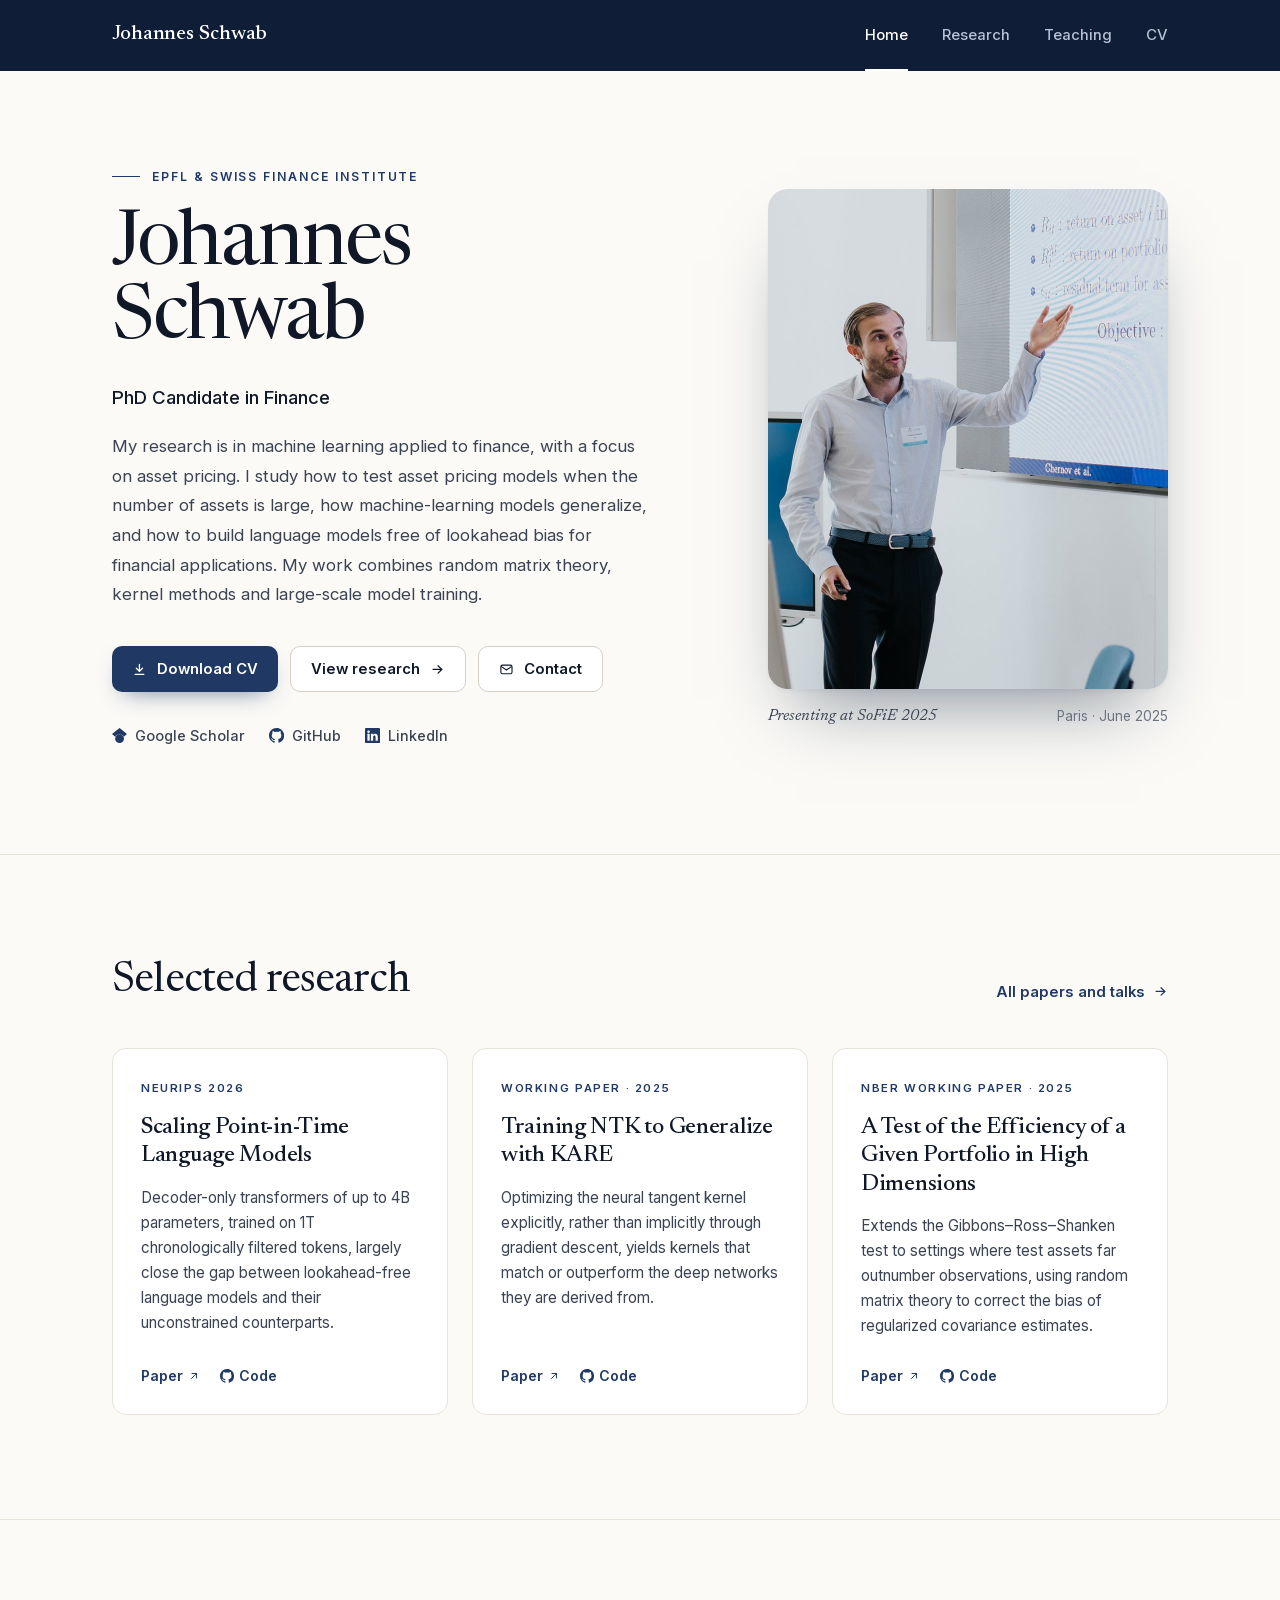
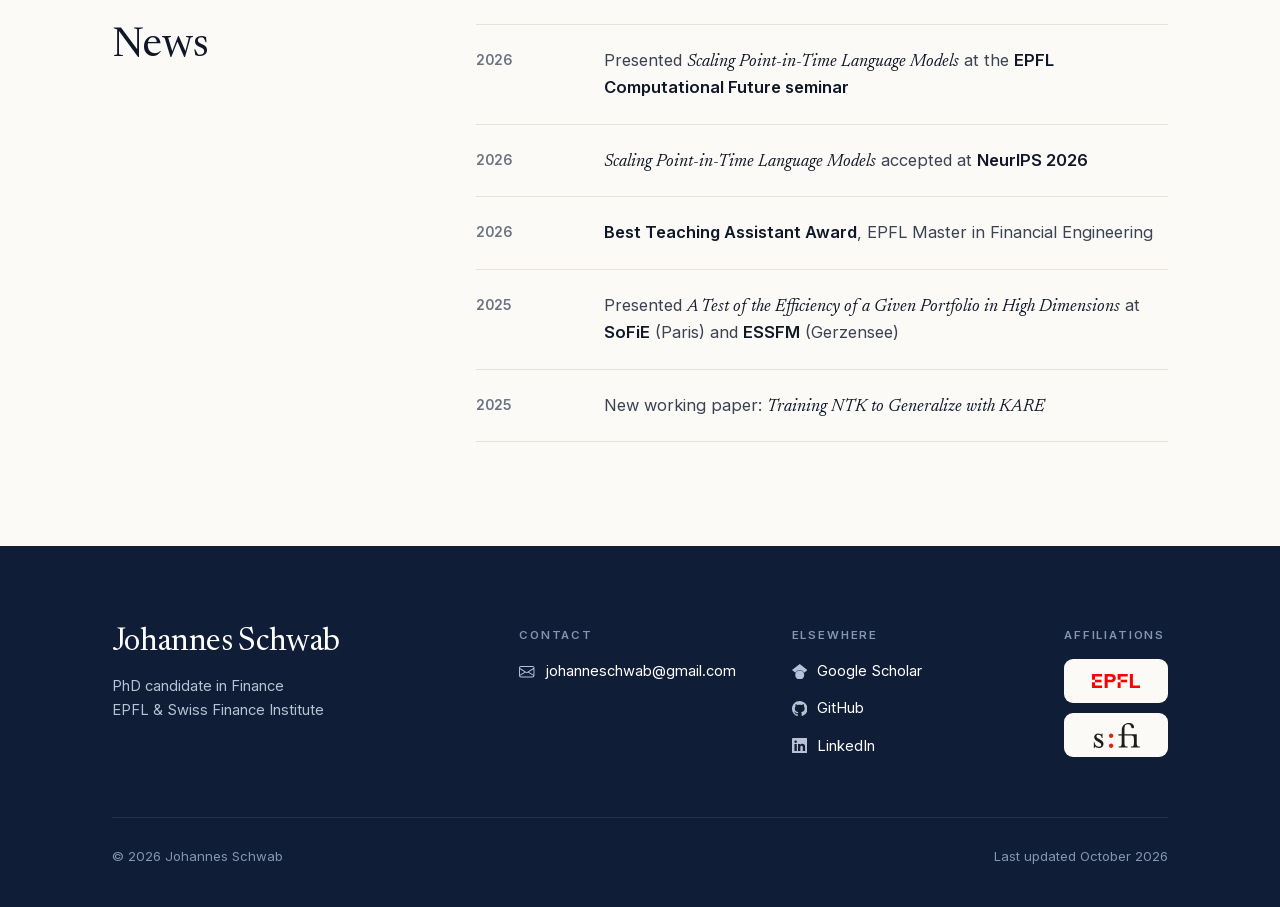
==== commit 99994092: "Computational Future seminar talk given; add to news Co-Authored-By: Claude Opus 5.5 <noreply@anthro" ====
--- a/index.html
+++ b/index.html
@@ -125,6 +125,7 @@
     <div class="container split">
       <h2>News</h2>
       <ul class="timeline">
+        <li><span class="when">2026</span><p>Presented <cite>Scaling Point-in-Time Language Models</cite> at the <strong>EPFL Computational Future seminar</strong></p></li>
         <li><span class="when">2026</span><p><cite>Scaling Point-in-Time Language Models</cite> accepted at <strong>NeurIPS 2026</strong></p></li>
         <li><span class="when">2026</span><p><strong>Best Teaching Assistant Award</strong>, EPFL Master in Financial Engineering</p></li>
         <li><span class="when">2025</span><p>Presented <cite>A Test of the Efficiency of a Given Portfolio in High Dimensions</cite> at <strong>SoFiE</strong> (Paris) and <strong>ESSFM</strong> (Gerzensee)</p></li>
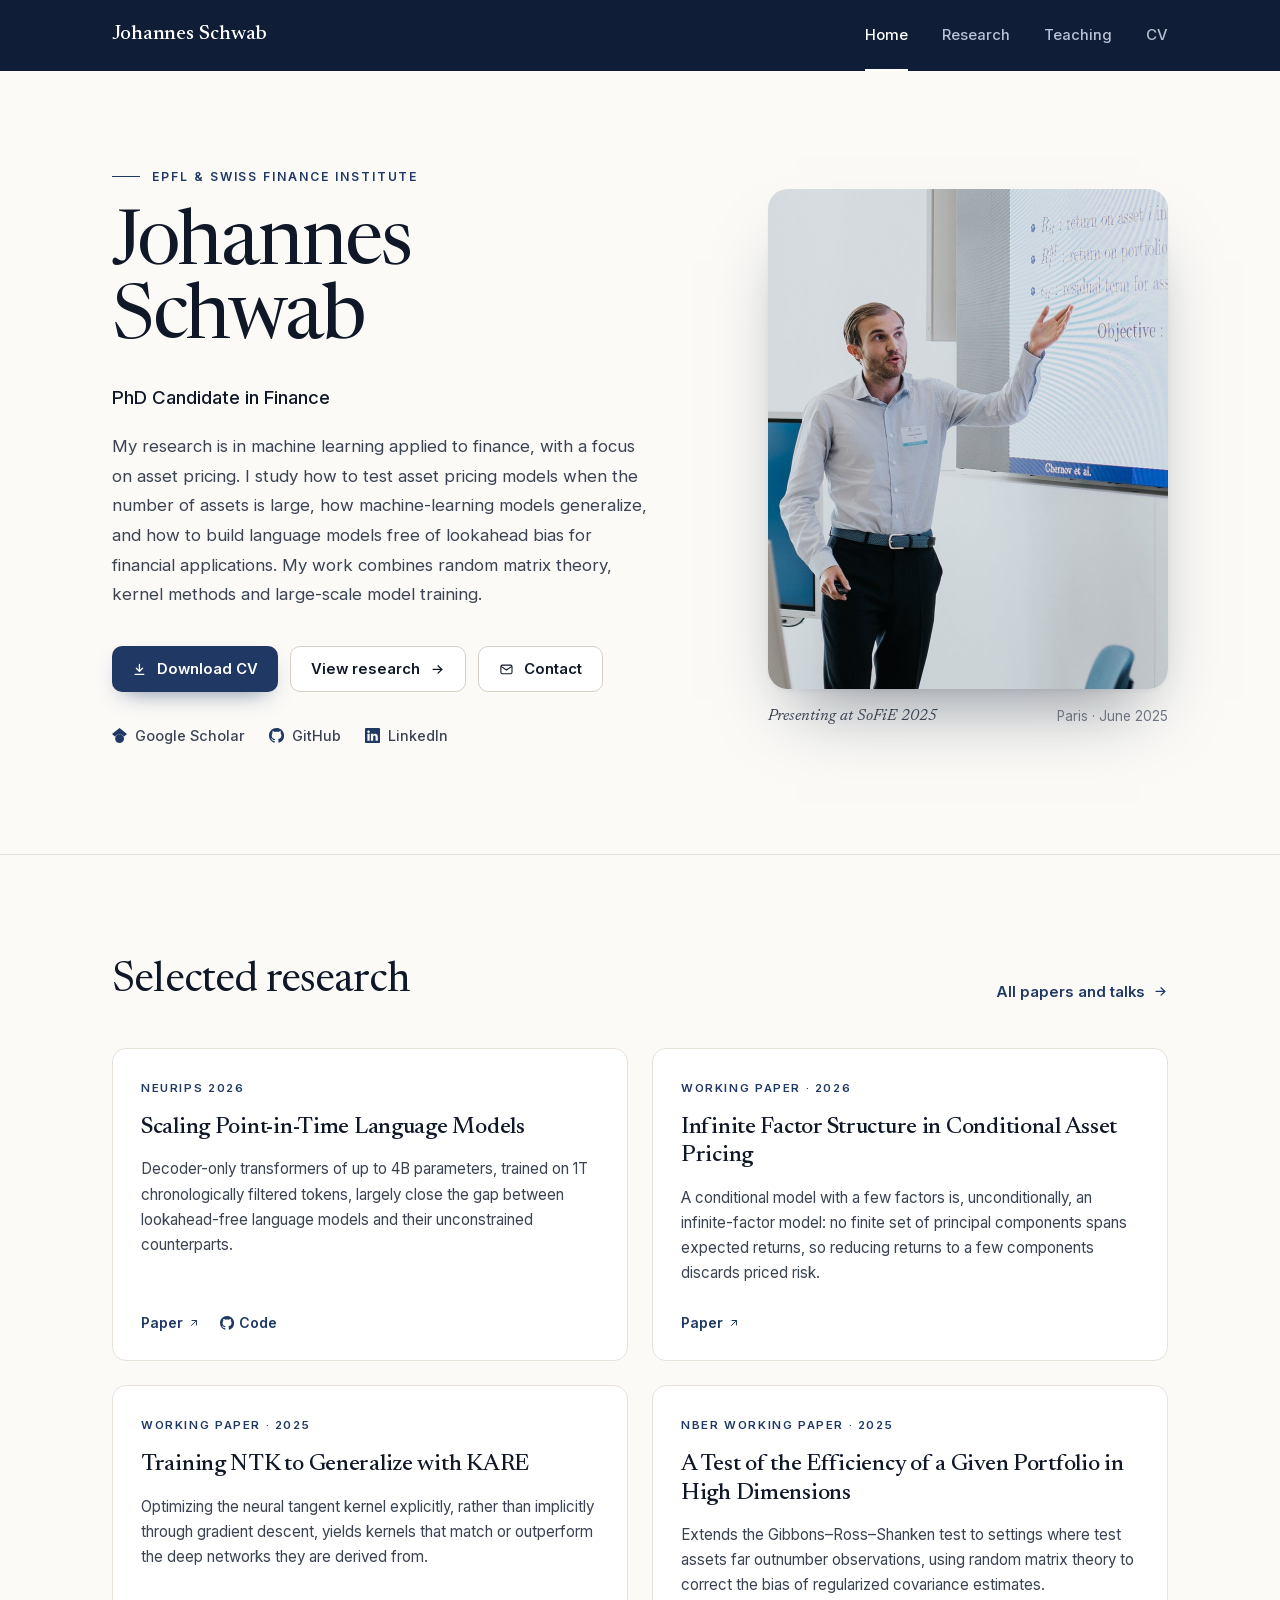
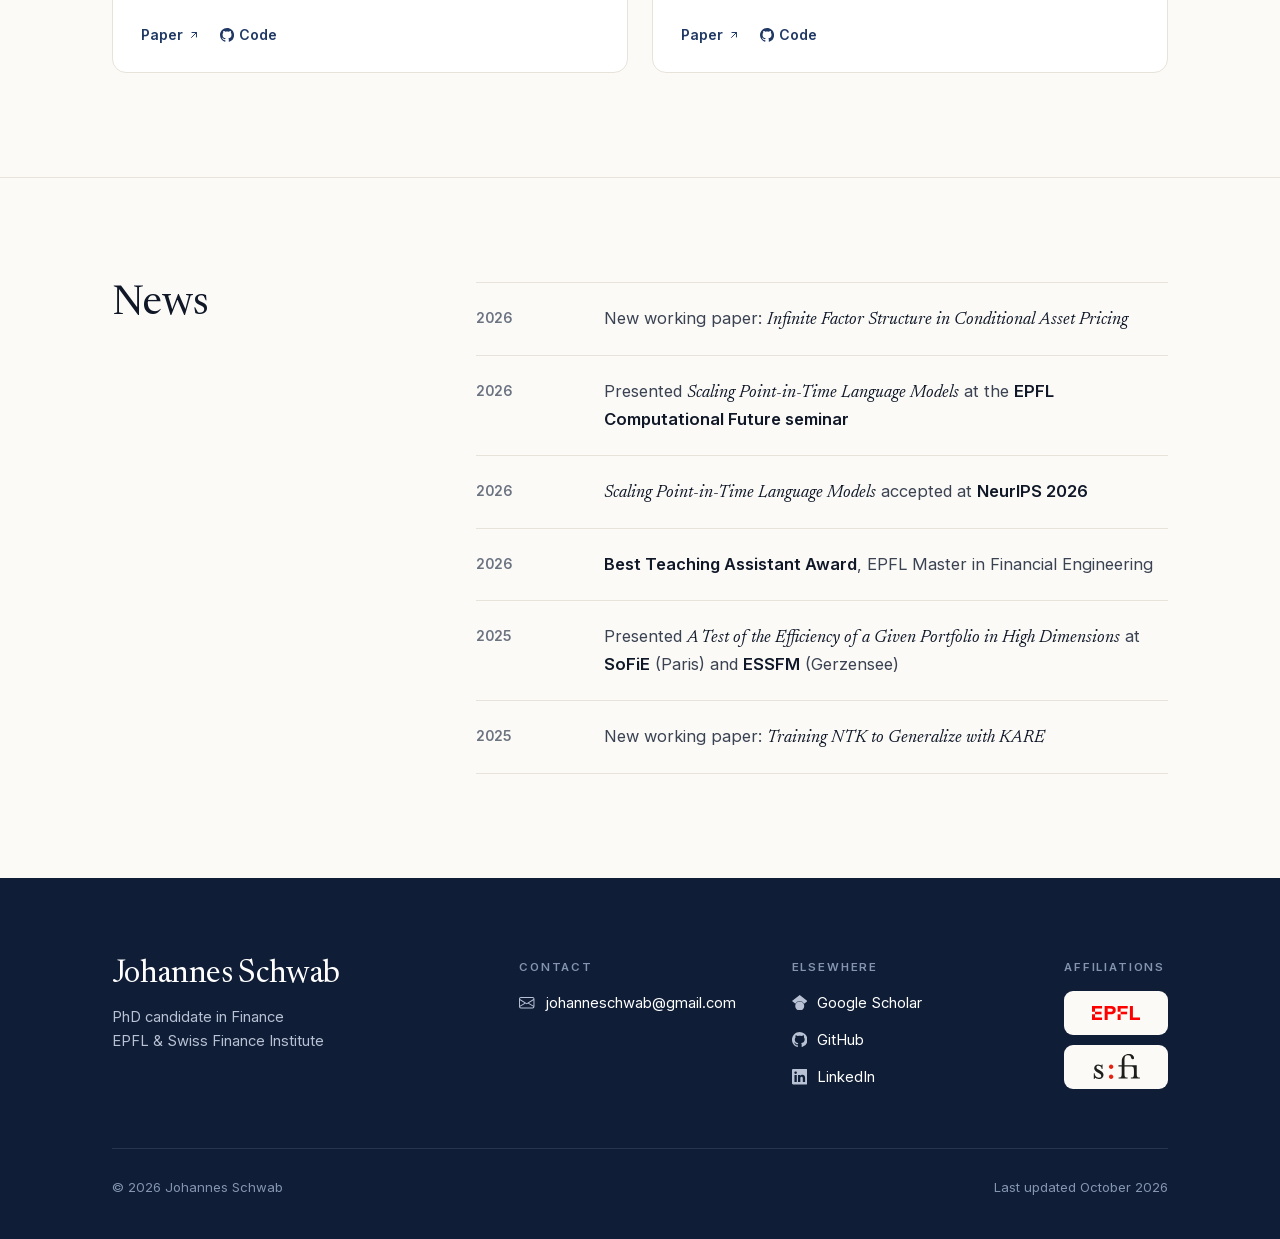
==== commit ae994a16: "Add working paper: Infinite Factor Structure in Conditional Asset Pricing Co-Authored-By: Claude Opu" ====
--- a/index.html
+++ b/index.html
@@ -100,6 +100,14 @@
           </div>
         </article>
         <article class="card">
+          <span class="tag">Working paper · 2026</span>
+          <h3><a href="https://papers.ssrn.com/sol3/papers.cfm?abstract_id=7596842">Infinite Factor Structure in Conditional Asset Pricing</a></h3>
+          <p>A conditional model with a few factors is, unconditionally, an infinite-factor model: no finite set of principal components spans expected returns, so reducing returns to a few components discards priced risk.</p>
+          <div class="card-links">
+            <a href="https://papers.ssrn.com/sol3/papers.cfm?abstract_id=7596842">Paper<svg class="icon" viewBox="0 0 24 24" fill="none" stroke="currentColor" stroke-width="2" stroke-linecap="round" stroke-linejoin="round" aria-hidden="true"><path d="M7 17 17 7"/><path d="M8 7h9v9"/></svg></a>
+          </div>
+        </article>
+        <article class="card">
           <span class="tag">Working paper · 2025</span>
           <h3><a href="https://arxiv.org/abs/2505.11347">Training NTK to Generalize with KARE</a></h3>
           <p>Optimizing the neural tangent kernel explicitly, rather than implicitly through gradient descent, yields kernels that match or outperform the deep networks they are derived from.</p>
@@ -125,6 +133,7 @@
     <div class="container split">
       <h2>News</h2>
       <ul class="timeline">
+        <li><span class="when">2026</span><p>New working paper: <cite>Infinite Factor Structure in Conditional Asset Pricing</cite></p></li>
         <li><span class="when">2026</span><p>Presented <cite>Scaling Point-in-Time Language Models</cite> at the <strong>EPFL Computational Future seminar</strong></p></li>
         <li><span class="when">2026</span><p><cite>Scaling Point-in-Time Language Models</cite> accepted at <strong>NeurIPS 2026</strong></p></li>
         <li><span class="when">2026</span><p><strong>Best Teaching Assistant Award</strong>, EPFL Master in Financial Engineering</p></li>
--- a/style.css
+++ b/style.css
@@ -112,7 +112,7 @@
 .section-head { display: flex; align-items: flex-end; justify-content: space-between; gap: 24px; margin-bottom: 44px; }
 .section h2, .split h2 { margin: 0; font: 400 clamp(2rem, 3.4vw, 2.6rem)/1.08 var(--font-display); letter-spacing: -0.02em; }
 
-.cards { display: grid; grid-template-columns: repeat(3, minmax(0, 1fr)); gap: 24px; }
+.cards { display: grid; grid-template-columns: repeat(2, minmax(0, 1fr)); gap: 24px; }
 .card {
   display: flex; flex-direction: column; padding: 30px 28px 26px;
   background: var(--card); border: 1px solid var(--line); border-radius: var(--radius);
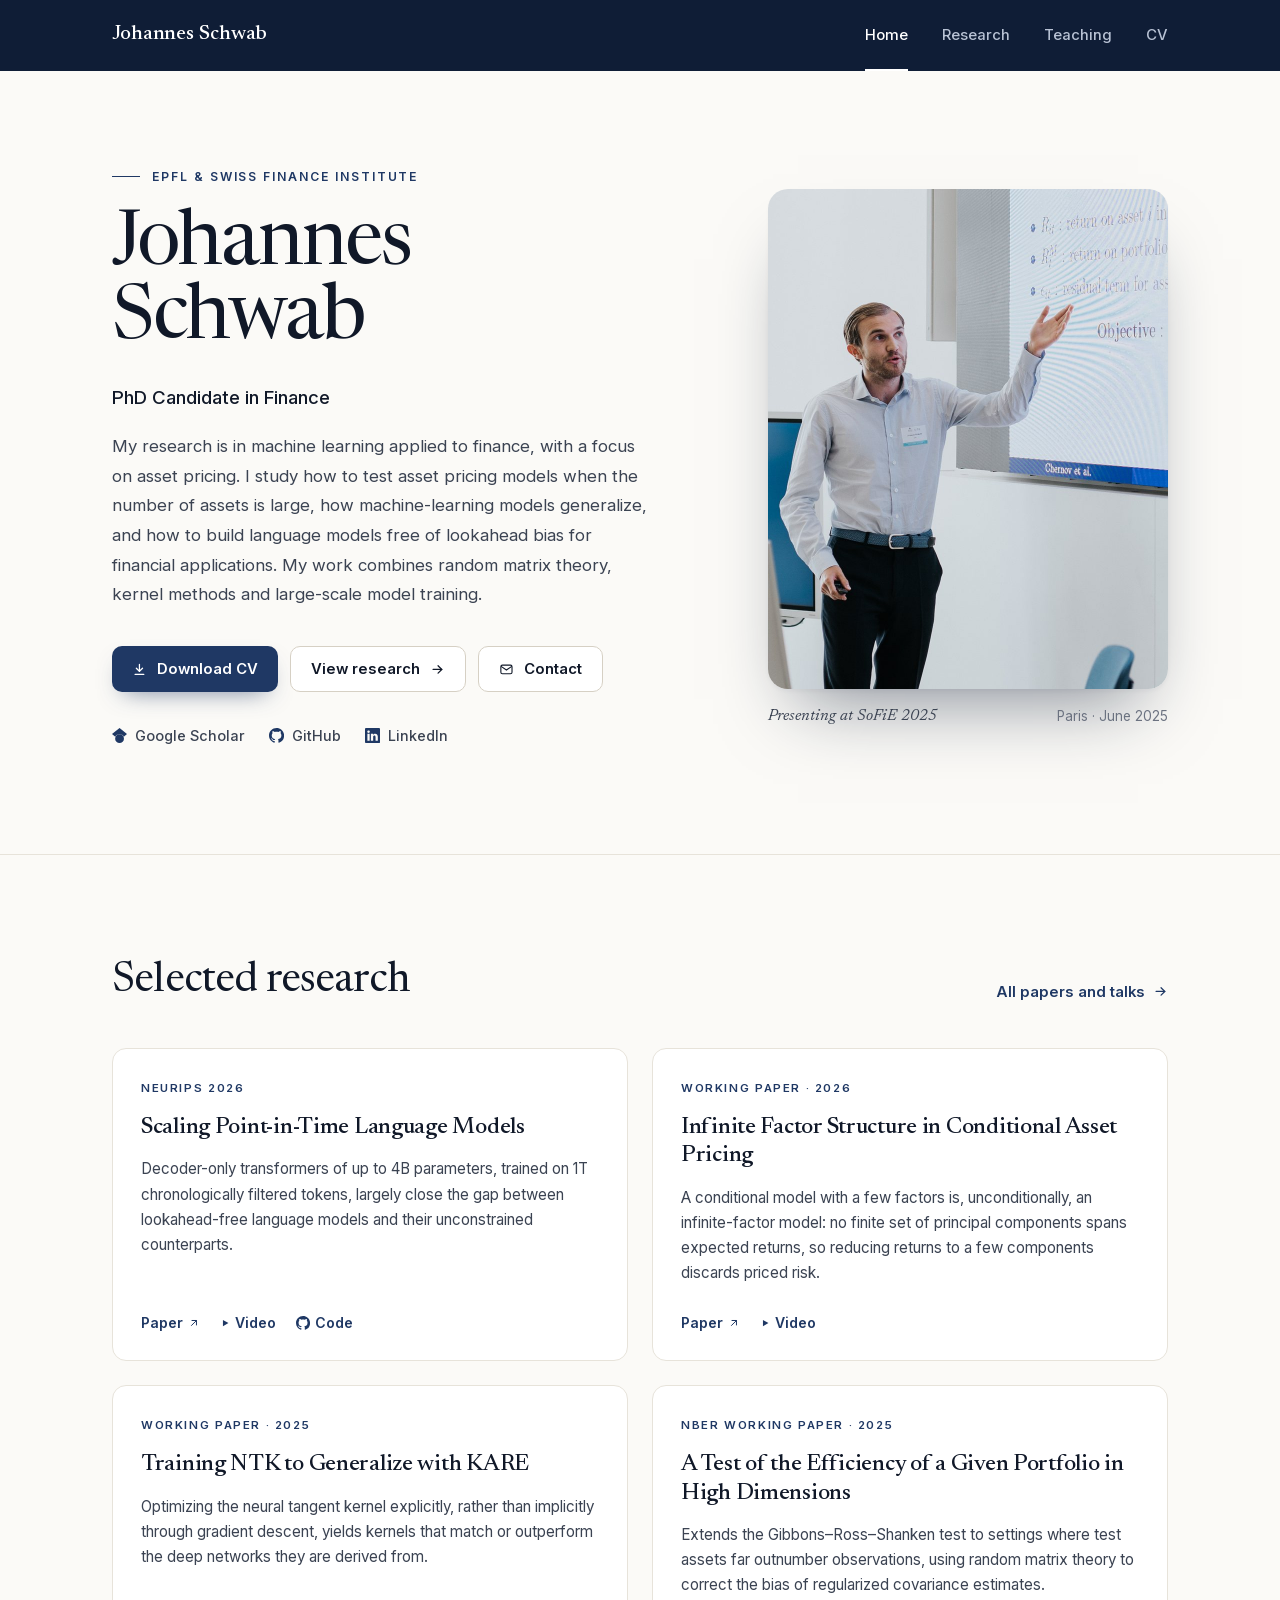
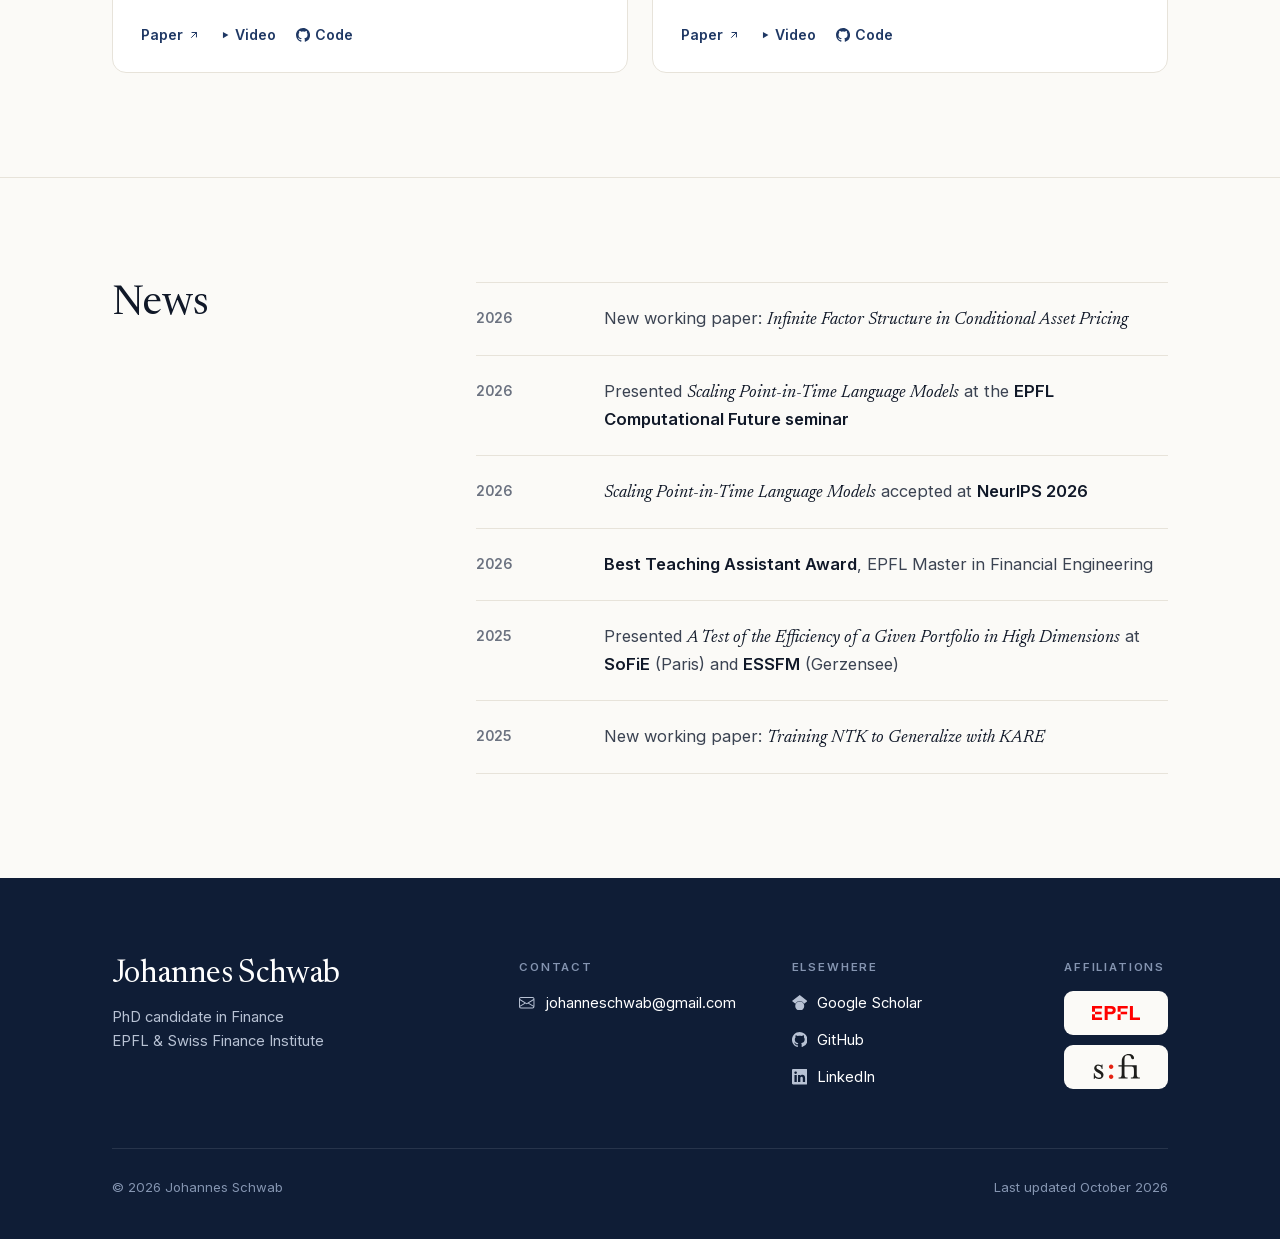
==== commit ecf6f089: "Add narrated explainer videos for every paper Co-Authored-By: Claude Opus 5.5 <noreply@anthropic.com" ====
--- a/index.html
+++ b/index.html
@@ -21,6 +21,7 @@
 <link rel="preload" href="fonts/inter-latin.woff2" as="font" type="font/woff2" crossorigin>
 <link rel="preload" href="fonts/newsreader-latin.woff2" as="font" type="font/woff2" crossorigin>
 <link rel="stylesheet" href="style.css">
+<script src="video.js" defer></script>
 <script type="application/ld+json">
 {
   "@context": "https://schema.org",
@@ -96,6 +97,7 @@
           <p>Decoder-only transformers of up to 4B parameters, trained on 1T chronologically filtered tokens, largely close the gap between lookahead-free language models and their unconstrained counterparts.</p>
           <div class="card-links">
             <a href="https://arxiv.org/abs/2607.11889">Paper<svg class="icon" viewBox="0 0 24 24" fill="none" stroke="currentColor" stroke-width="2" stroke-linecap="round" stroke-linejoin="round" aria-hidden="true"><path d="M7 17 17 7"/><path d="M8 7h9v9"/></svg></a>
+            <a href="videos/pit-llm.mp4" data-video="pit-llm" data-title="Scaling Point-in-Time Language Models"><svg class="icon play-icon" viewBox="0 0 24 24" fill="currentColor" aria-hidden="true"><path d="M7 4.5v15l13-7.5z"/></svg>Video</a>
             <a href="https://github.com/DjoFE2021/Point-In-Time-LLM"><svg class="brand" viewBox="0 0 16 16" fill="currentColor" aria-hidden="true"><path d="M8 0C3.58 0 0 3.58 0 8c0 3.54 2.29 6.53 5.47 7.59.4.07.55-.17.55-.38 0-.19-.01-.82-.01-1.49-2.01.37-2.53-.49-2.69-.94-.09-.23-.48-.94-.82-1.13-.28-.15-.68-.52-.01-.53.63-.01 1.08.58 1.23.82.72 1.21 1.87.87 2.33.66.07-.52.28-.87.51-1.07-1.78-.2-3.64-.89-3.64-3.95 0-.87.31-1.59.82-2.15-.08-.2-.36-1.02.08-2.12 0 0 .67-.21 2.2.82.64-.18 1.32-.27 2-.27s1.36.09 2 .27c1.53-1.04 2.2-.82 2.2-.82.44 1.1.16 1.92.08 2.12.51.56.82 1.27.82 2.15 0 3.07-1.87 3.75-3.65 3.95.29.25.54.73.54 1.48 0 1.07-.01 1.93-.01 2.2 0 .21.15.46.55.38A8.01 8.01 0 0 0 16 8c0-4.42-3.58-8-8-8"/></svg>Code</a>
           </div>
         </article>
@@ -105,6 +107,7 @@
           <p>A conditional model with a few factors is, unconditionally, an infinite-factor model: no finite set of principal components spans expected returns, so reducing returns to a few components discards priced risk.</p>
           <div class="card-links">
             <a href="https://papers.ssrn.com/sol3/papers.cfm?abstract_id=7596842">Paper<svg class="icon" viewBox="0 0 24 24" fill="none" stroke="currentColor" stroke-width="2" stroke-linecap="round" stroke-linejoin="round" aria-hidden="true"><path d="M7 17 17 7"/><path d="M8 7h9v9"/></svg></a>
+            <a href="videos/infinite-factors.mp4" data-video="infinite-factors" data-title="Infinite Factor Structure in Conditional Asset Pricing"><svg class="icon play-icon" viewBox="0 0 24 24" fill="currentColor" aria-hidden="true"><path d="M7 4.5v15l13-7.5z"/></svg>Video</a>
           </div>
         </article>
         <article class="card">
@@ -113,6 +116,7 @@
           <p>Optimizing the neural tangent kernel explicitly, rather than implicitly through gradient descent, yields kernels that match or outperform the deep networks they are derived from.</p>
           <div class="card-links">
             <a href="https://arxiv.org/abs/2505.11347">Paper<svg class="icon" viewBox="0 0 24 24" fill="none" stroke="currentColor" stroke-width="2" stroke-linecap="round" stroke-linejoin="round" aria-hidden="true"><path d="M7 17 17 7"/><path d="M8 7h9v9"/></svg></a>
+            <a href="videos/ntk-kare.mp4" data-video="ntk-kare" data-title="Training NTK to Generalize with KARE"><svg class="icon play-icon" viewBox="0 0 24 24" fill="currentColor" aria-hidden="true"><path d="M7 4.5v15l13-7.5z"/></svg>Video</a>
             <a href="https://github.com/DjoFE2021/ntk-kare"><svg class="brand" viewBox="0 0 16 16" fill="currentColor" aria-hidden="true"><path d="M8 0C3.58 0 0 3.58 0 8c0 3.54 2.29 6.53 5.47 7.59.4.07.55-.17.55-.38 0-.19-.01-.82-.01-1.49-2.01.37-2.53-.49-2.69-.94-.09-.23-.48-.94-.82-1.13-.28-.15-.68-.52-.01-.53.63-.01 1.08.58 1.23.82.72 1.21 1.87.87 2.33.66.07-.52.28-.87.51-1.07-1.78-.2-3.64-.89-3.64-3.95 0-.87.31-1.59.82-2.15-.08-.2-.36-1.02.08-2.12 0 0 .67-.21 2.2.82.64-.18 1.32-.27 2-.27s1.36.09 2 .27c1.53-1.04 2.2-.82 2.2-.82.44 1.1.16 1.92.08 2.12.51.56.82 1.27.82 2.15 0 3.07-1.87 3.75-3.65 3.95.29.25.54.73.54 1.48 0 1.07-.01 1.93-.01 2.2 0 .21.15.46.55.38A8.01 8.01 0 0 0 16 8c0-4.42-3.58-8-8-8"/></svg>Code</a>
           </div>
         </article>
@@ -122,6 +126,7 @@
           <p>Extends the Gibbons–Ross–Shanken test to settings where test assets far outnumber observations, using random matrix theory to correct the bias of regularized covariance estimates.</p>
           <div class="card-links">
             <a href="https://www.nber.org/papers/w33565">Paper<svg class="icon" viewBox="0 0 24 24" fill="none" stroke="currentColor" stroke-width="2" stroke-linecap="round" stroke-linejoin="round" aria-hidden="true"><path d="M7 17 17 7"/><path d="M8 7h9v9"/></svg></a>
+            <a href="videos/hd-efficiency-test.mp4" data-video="hd-efficiency-test" data-title="A Test of the Efficiency of a Given Portfolio in High Dimensions"><svg class="icon play-icon" viewBox="0 0 24 24" fill="currentColor" aria-hidden="true"><path d="M7 4.5v15l13-7.5z"/></svg>Video</a>
             <a href="https://github.com/DjoFE2021/CKMSEfficiencyTest"><svg class="brand" viewBox="0 0 16 16" fill="currentColor" aria-hidden="true"><path d="M8 0C3.58 0 0 3.58 0 8c0 3.54 2.29 6.53 5.47 7.59.4.07.55-.17.55-.38 0-.19-.01-.82-.01-1.49-2.01.37-2.53-.49-2.69-.94-.09-.23-.48-.94-.82-1.13-.28-.15-.68-.52-.01-.53.63-.01 1.08.58 1.23.82.72 1.21 1.87.87 2.33.66.07-.52.28-.87.51-1.07-1.78-.2-3.64-.89-3.64-3.95 0-.87.31-1.59.82-2.15-.08-.2-.36-1.02.08-2.12 0 0 .67-.21 2.2.82.64-.18 1.32-.27 2-.27s1.36.09 2 .27c1.53-1.04 2.2-.82 2.2-.82.44 1.1.16 1.92.08 2.12.51.56.82 1.27.82 2.15 0 3.07-1.87 3.75-3.65 3.95.29.25.54.73.54 1.48 0 1.07-.01 1.93-.01 2.2 0 .21.15.46.55.38A8.01 8.01 0 0 0 16 8c0-4.42-3.58-8-8-8"/></svg>Code</a>
           </div>
         </article>
--- a/style.css
+++ b/style.css
@@ -187,6 +187,57 @@
 .chip .brand, .card-links .brand { width: 1em; height: 1em; }
 .btn .brand { width: 1.1em; height: 1.1em; color: var(--navy); }
 
+/* --- Paper videos --------------------------------------------------------- */
+.watch {
+  display: inline-flex; align-items: center; gap: 18px; margin-top: 20px; padding: 8px 22px 8px 8px;
+  background: var(--card); border: 1px solid var(--line); border-radius: 12px; text-decoration: none;
+  transition: border-color .2s, box-shadow .3s var(--ease);
+}
+.watch:hover { border-color: var(--line-strong); box-shadow: 0 18px 36px -26px rgba(15, 29, 54, .45); }
+.watch-thumb {
+  position: relative; display: block; width: 192px; aspect-ratio: 16 / 9; overflow: hidden;
+  border: 1px solid var(--line); border-radius: 7px; background: var(--paper);
+}
+.watch-thumb img { display: block; width: 100%; height: 100%; object-fit: cover; transition: transform .5s var(--ease); }
+.watch:hover .watch-thumb img { transform: scale(1.04); }
+.watch-text { display: grid; gap: 4px; }
+.watch-label { display: inline-flex; align-items: center; gap: 10px; font-size: 0.93rem; font-weight: 600; color: var(--navy); }
+.play {
+  display: grid; place-items: center; flex: none; width: 24px; height: 24px; border-radius: 50%;
+  background: var(--navy); color: #fff; transition: background-color .2s, transform .2s var(--ease);
+}
+.watch:hover .play { background: var(--navy-deep); transform: scale(1.08); }
+.play svg { width: 9px; height: 9px; margin-left: 1.5px; }
+.watch-meta { padding-left: 34px; font-size: 0.84rem; color: var(--ink-3); font-variant-numeric: tabular-nums; }
+.card-links .play-icon { width: 0.72em; height: 0.72em; }
+
+.player {
+  width: min(1120px, 92vw, calc((100vh - 150px) * 16 / 9));
+  max-width: none; max-height: none; margin: auto; padding: 0; border: 0; overflow: visible;
+  background: transparent; color: var(--on-navy-2);
+}
+.player.portrait { width: min(560px, 92vw, calc((100vh - 150px) * 4 / 5)); }
+@supports (height: 100dvh) {
+  .player { width: min(1120px, 92vw, calc((100dvh - 150px) * 16 / 9)); }
+  .player.portrait { width: min(560px, 92vw, calc((100dvh - 150px) * 4 / 5)); }
+}
+.player::backdrop { background: rgba(15, 29, 54, .88); }
+.player[open] { animation: rise .45s var(--ease) both; }
+.player video {
+  display: block; width: 100%; aspect-ratio: 16 / 9; border-radius: 12px; background: var(--paper);
+  box-shadow: 0 40px 90px -30px rgba(0, 0, 0, .7);
+}
+.player.portrait video { aspect-ratio: 4 / 5; }
+.player-bar { display: flex; align-items: center; justify-content: space-between; gap: 12px 24px; margin-top: 16px; }
+.player-title { font: italic 400 1.15rem/1.35 var(--font-display); color: #fff; }
+.player-actions { display: flex; align-items: center; gap: 22px; flex: none; }
+.player-link, .player-close {
+  display: inline-flex; align-items: center; gap: 7px; padding: 0; border: 0; background: none; cursor: pointer;
+  font: 600 0.86rem/1 var(--font-text); color: var(--on-navy-2); text-decoration: none; transition: color .2s;
+}
+.player-link:hover, .player-close:hover { color: #fff; }
+.player-close .icon { width: 1.1em; height: 1.1em; }
+
 .award {
   display: grid; grid-template-columns: auto minmax(0, 1fr); gap: 40px; align-items: center;
   margin-top: 48px; padding: 44px 48px; border-radius: 20px; background: var(--navy-deep); color: var(--on-navy-2);
@@ -244,8 +295,9 @@
 .d1 { animation-delay: .06s; } .d2 { animation-delay: .12s; } .d3 { animation-delay: .18s; }
 .d4 { animation-delay: .24s; } .d5 { animation-delay: .3s; }
 @media (prefers-reduced-motion: reduce) {
-  .rise { animation: none; }
-  .btn, .card, .chip, .text-link .icon, .abstract summary::before, .pub h3 a { transition: none; }
+  .rise, .player[open] { animation: none; }
+  .btn, .card, .chip, .text-link .icon, .abstract summary::before, .pub h3 a, .watch, .watch-thumb img, .play { transition: none; }
+  .watch:hover .watch-thumb img, .watch:hover .play { transform: none; }
 }
 
 /* --- Smaller screens ------------------------------------------------------ */
@@ -279,4 +331,9 @@
   .footer-logos { grid-auto-flow: column; justify-content: start; }
   .entry { grid-template-columns: 1fr; }
   .entry .when { grid-column: 1; grid-row: auto; }
-}
+  .watch { display: flex; flex-direction: column; align-items: stretch; gap: 14px; padding: 8px 8px 16px; }
+  .watch-thumb { width: 100%; }
+  .watch-text { padding: 0 6px; }
+  .player-bar { flex-wrap: wrap; }
+  .player-title { font-size: 1rem; }
+}
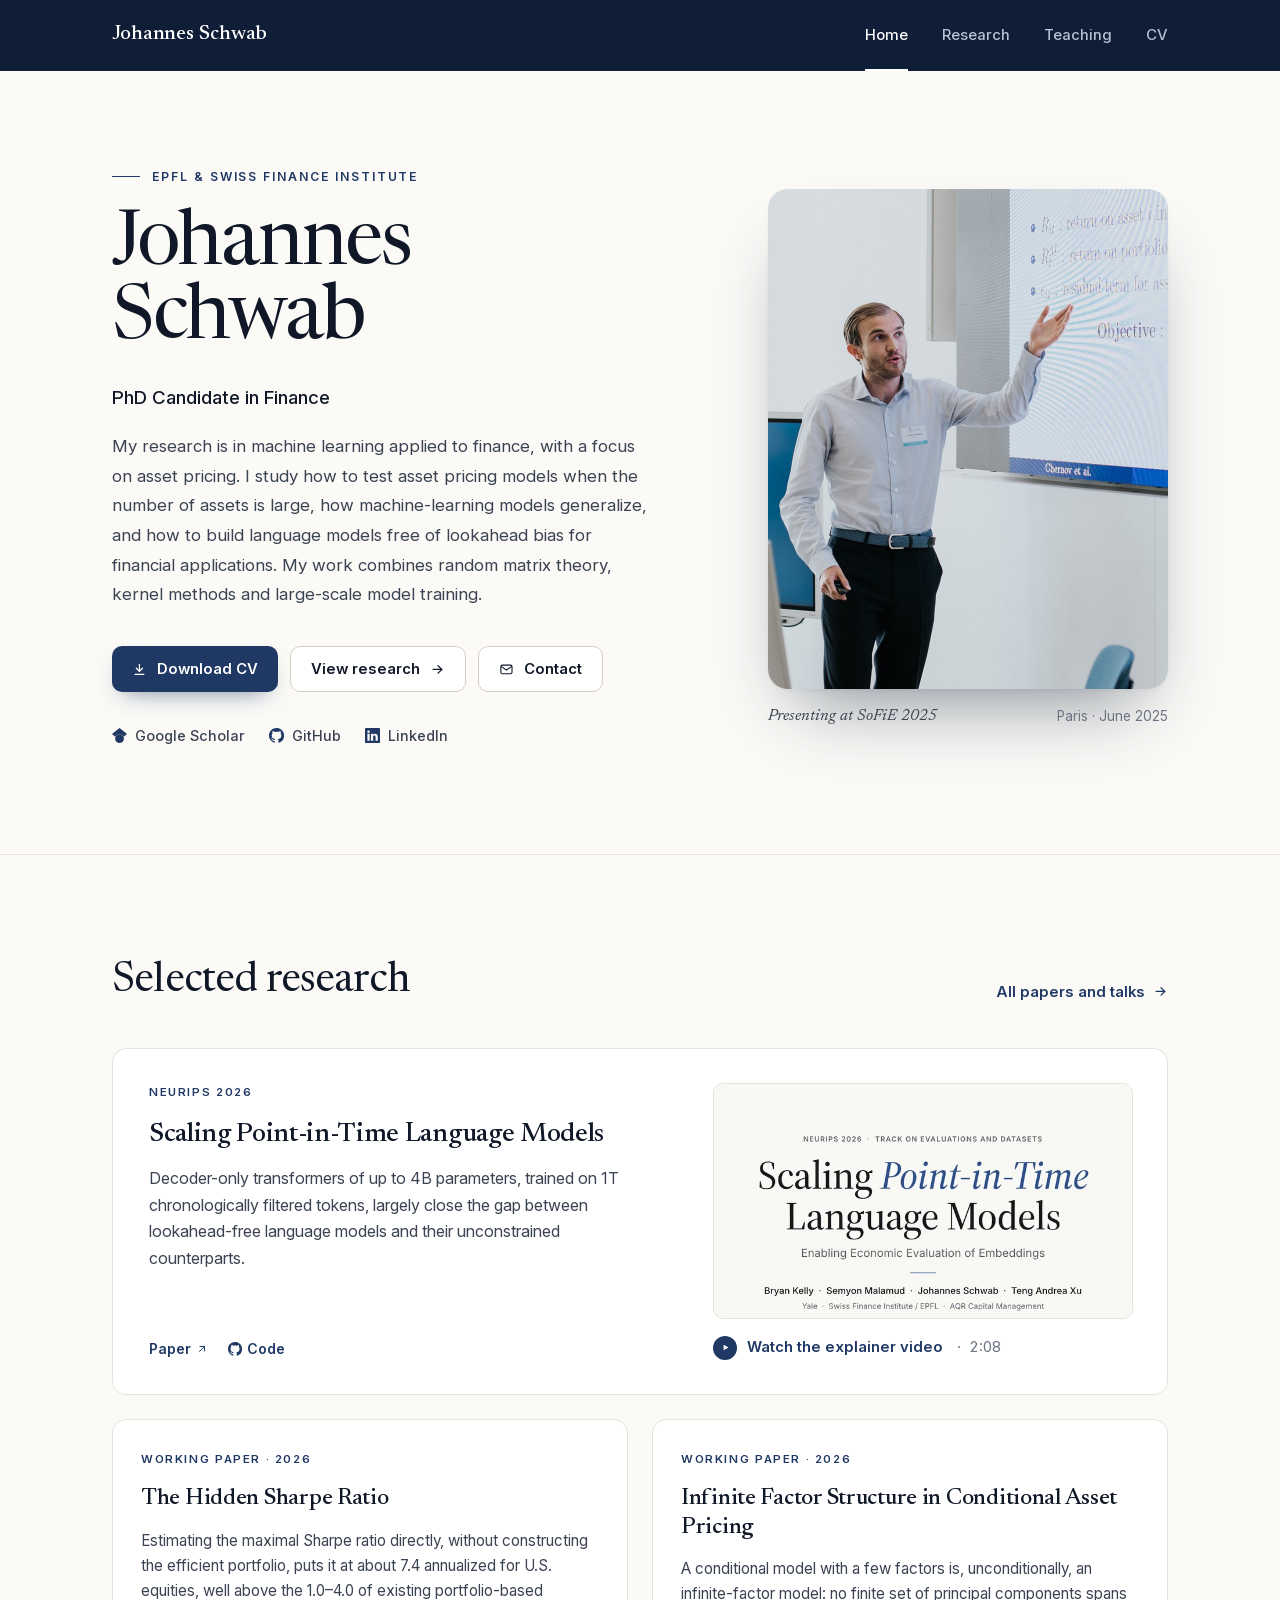
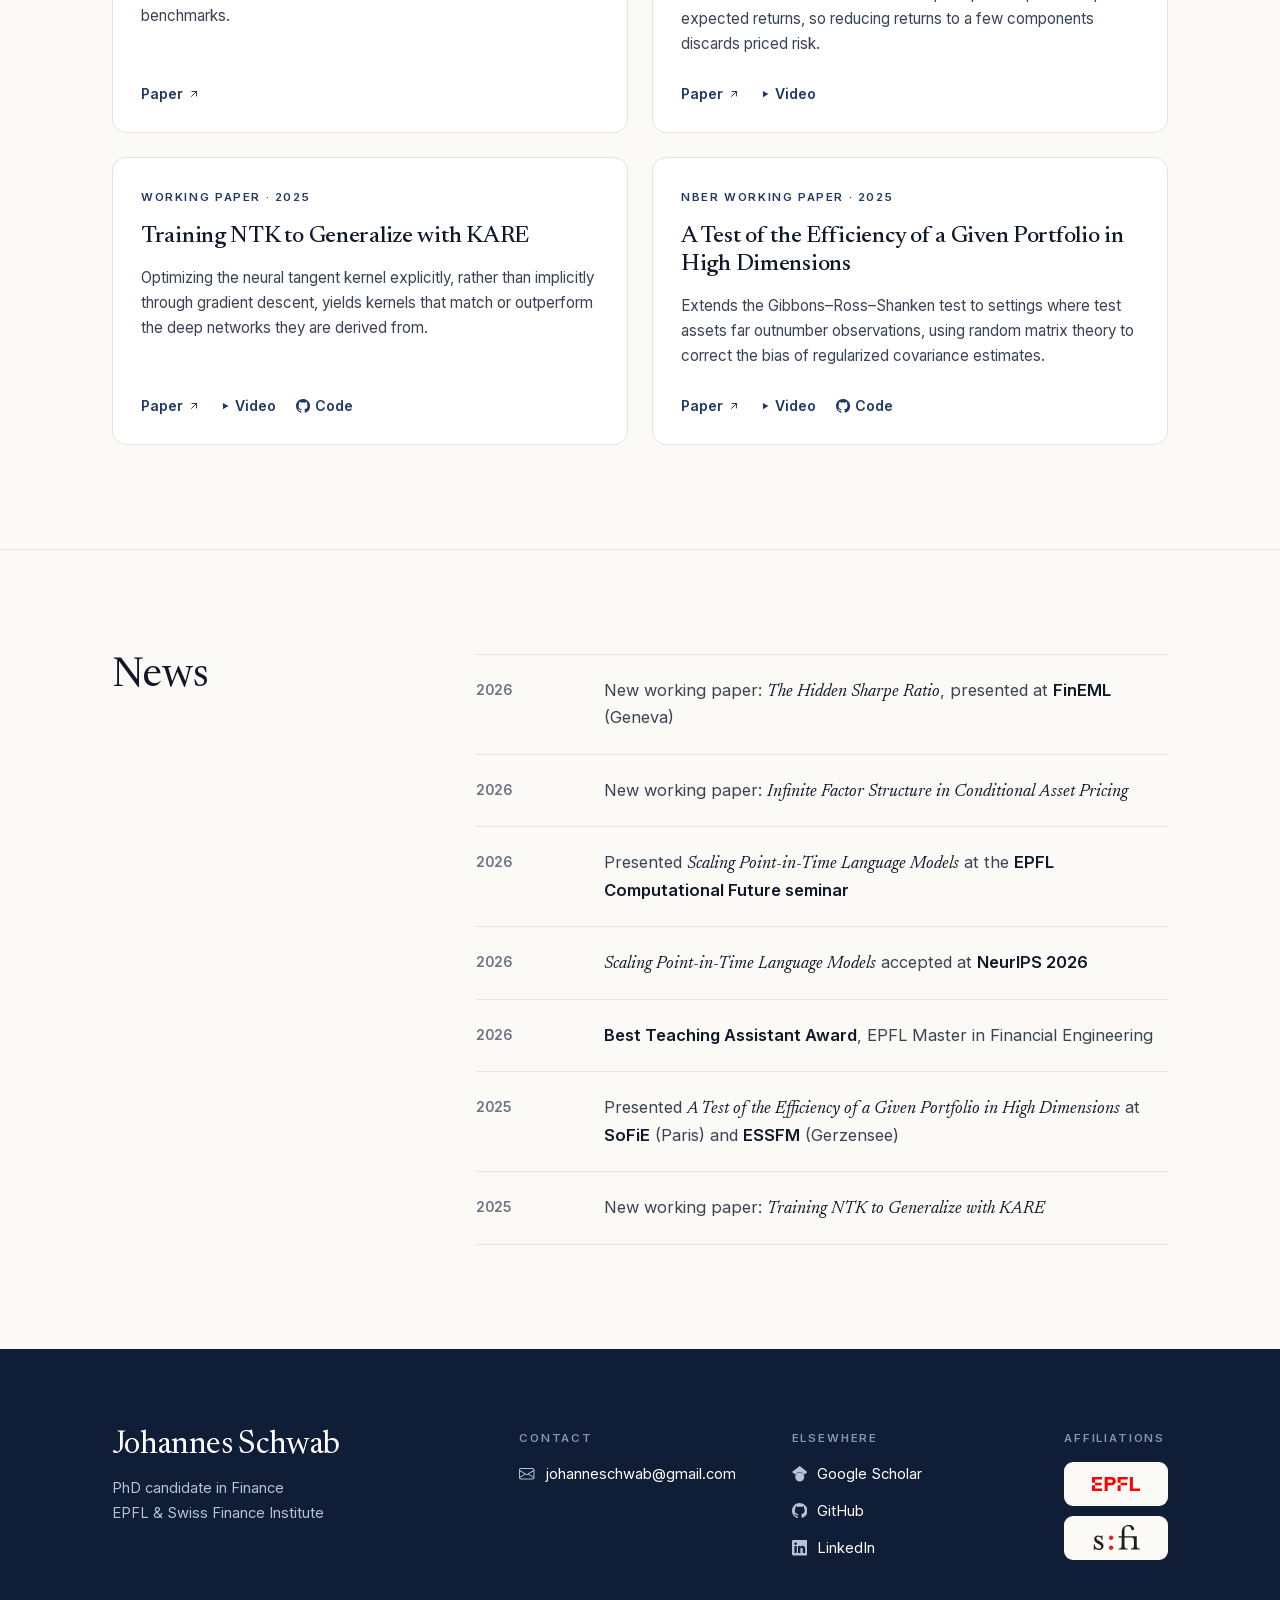
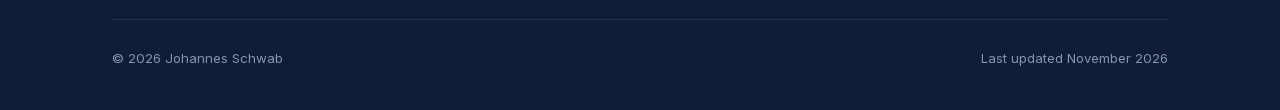
==== commit f8aa15a3: "Add working paper: The Hidden Sharpe Ratio; NeurIPS travel grant - Research: new NBER WP 35988 entry" ====
--- a/index.html
+++ b/index.html
@@ -91,14 +91,27 @@
         <a class="text-link" href="research.html">All papers and talks<svg class="icon" viewBox="0 0 24 24" fill="none" stroke="currentColor" stroke-width="2" stroke-linecap="round" stroke-linejoin="round" aria-hidden="true"><path d="M5 12h14"/><path d="m13 6 6 6-6 6"/></svg></a>
       </div>
       <div class="cards">
+        <article class="card featured">
+          <div class="card-body">
+            <span class="tag">NeurIPS 2026</span>
+            <h3><a href="https://arxiv.org/abs/2607.11889">Scaling Point-in-Time Language Models</a></h3>
+            <p>Decoder-only transformers of up to 4B parameters, trained on 1T chronologically filtered tokens, largely close the gap between lookahead-free language models and their unconstrained counterparts.</p>
+            <div class="card-links">
+              <a href="https://arxiv.org/abs/2607.11889">Paper<svg class="icon" viewBox="0 0 24 24" fill="none" stroke="currentColor" stroke-width="2" stroke-linecap="round" stroke-linejoin="round" aria-hidden="true"><path d="M7 17 17 7"/><path d="M8 7h9v9"/></svg></a>
+              <a href="https://github.com/DjoFE2021/Point-In-Time-LLM"><svg class="brand" viewBox="0 0 16 16" fill="currentColor" aria-hidden="true"><path d="M8 0C3.58 0 0 3.58 0 8c0 3.54 2.29 6.53 5.47 7.59.4.07.55-.17.55-.38 0-.19-.01-.82-.01-1.49-2.01.37-2.53-.49-2.69-.94-.09-.23-.48-.94-.82-1.13-.28-.15-.68-.52-.01-.53.63-.01 1.08.58 1.23.82.72 1.21 1.87.87 2.33.66.07-.52.28-.87.51-1.07-1.78-.2-3.64-.89-3.64-3.95 0-.87.31-1.59.82-2.15-.08-.2-.36-1.02.08-2.12 0 0 .67-.21 2.2.82.64-.18 1.32-.27 2-.27s1.36.09 2 .27c1.53-1.04 2.2-.82 2.2-.82.44 1.1.16 1.92.08 2.12.51.56.82 1.27.82 2.15 0 3.07-1.87 3.75-3.65 3.95.29.25.54.73.54 1.48 0 1.07-.01 1.93-.01 2.2 0 .21.15.46.55.38A8.01 8.01 0 0 0 16 8c0-4.42-3.58-8-8-8"/></svg>Code</a>
+            </div>
+          </div>
+          <a class="card-media" href="videos/pit-llm.mp4" data-video="pit-llm" data-title="Scaling Point-in-Time Language Models">
+            <span class="card-media-frame"><img src="videos/pit-llm-thumb.jpg" alt="" width="720" height="404" loading="lazy"></span>
+            <span class="watch-label"><span class="play"><svg viewBox="0 0 24 24" fill="currentColor" aria-hidden="true"><path d="M7 4.5v15l13-7.5z"/></svg></span>Watch the explainer video<span class="card-media-meta">2:08</span></span>
+          </a>
+        </article>
         <article class="card">
-          <span class="tag">NeurIPS 2026</span>
-          <h3><a href="https://arxiv.org/abs/2607.11889">Scaling Point-in-Time Language Models</a></h3>
-          <p>Decoder-only transformers of up to 4B parameters, trained on 1T chronologically filtered tokens, largely close the gap between lookahead-free language models and their unconstrained counterparts.</p>
+          <span class="tag">Working paper · 2026</span>
+          <h3><a href="https://www.nber.org/papers/w35988">The Hidden Sharpe Ratio</a></h3>
+          <p>Estimating the maximal Sharpe ratio directly, without constructing the efficient portfolio, puts it at about 7.4 annualized for U.S. equities, well above the 1.0–4.0 of existing portfolio-based benchmarks.</p>
           <div class="card-links">
-            <a href="https://arxiv.org/abs/2607.11889">Paper<svg class="icon" viewBox="0 0 24 24" fill="none" stroke="currentColor" stroke-width="2" stroke-linecap="round" stroke-linejoin="round" aria-hidden="true"><path d="M7 17 17 7"/><path d="M8 7h9v9"/></svg></a>
-            <a href="videos/pit-llm.mp4" data-video="pit-llm" data-title="Scaling Point-in-Time Language Models"><svg class="icon play-icon" viewBox="0 0 24 24" fill="currentColor" aria-hidden="true"><path d="M7 4.5v15l13-7.5z"/></svg>Video</a>
-            <a href="https://github.com/DjoFE2021/Point-In-Time-LLM"><svg class="brand" viewBox="0 0 16 16" fill="currentColor" aria-hidden="true"><path d="M8 0C3.58 0 0 3.58 0 8c0 3.54 2.29 6.53 5.47 7.59.4.07.55-.17.55-.38 0-.19-.01-.82-.01-1.49-2.01.37-2.53-.49-2.69-.94-.09-.23-.48-.94-.82-1.13-.28-.15-.68-.52-.01-.53.63-.01 1.08.58 1.23.82.72 1.21 1.87.87 2.33.66.07-.52.28-.87.51-1.07-1.78-.2-3.64-.89-3.64-3.95 0-.87.31-1.59.82-2.15-.08-.2-.36-1.02.08-2.12 0 0 .67-.21 2.2.82.64-.18 1.32-.27 2-.27s1.36.09 2 .27c1.53-1.04 2.2-.82 2.2-.82.44 1.1.16 1.92.08 2.12.51.56.82 1.27.82 2.15 0 3.07-1.87 3.75-3.65 3.95.29.25.54.73.54 1.48 0 1.07-.01 1.93-.01 2.2 0 .21.15.46.55.38A8.01 8.01 0 0 0 16 8c0-4.42-3.58-8-8-8"/></svg>Code</a>
+            <a href="https://www.nber.org/papers/w35988">Paper<svg class="icon" viewBox="0 0 24 24" fill="none" stroke="currentColor" stroke-width="2" stroke-linecap="round" stroke-linejoin="round" aria-hidden="true"><path d="M7 17 17 7"/><path d="M8 7h9v9"/></svg></a>
           </div>
         </article>
         <article class="card">
@@ -138,6 +151,7 @@
     <div class="container split">
       <h2>News</h2>
       <ul class="timeline">
+        <li><span class="when">2026</span><p>New working paper: <cite>The Hidden Sharpe Ratio</cite>, presented at <strong>FinEML</strong> (Geneva)</p></li>
         <li><span class="when">2026</span><p>New working paper: <cite>Infinite Factor Structure in Conditional Asset Pricing</cite></p></li>
         <li><span class="when">2026</span><p>Presented <cite>Scaling Point-in-Time Language Models</cite> at the <strong>EPFL Computational Future seminar</strong></p></li>
         <li><span class="when">2026</span><p><cite>Scaling Point-in-Time Language Models</cite> accepted at <strong>NeurIPS 2026</strong></p></li>
@@ -173,7 +187,7 @@
         <div class="footer-logos"><a class="logo-tile" href="https://www.epfl.ch" title="EPFL"><img src="logos/epfl.svg" alt="EPFL" width="62" height="18"></a><a class="logo-tile" href="https://www.sfi.ch" title="Swiss Finance Institute"><img class="sfi" src="logos/sfi.svg" alt="Swiss Finance Institute" width="51" height="26"></a></div>
       </div>
     </div>
-    <div class="footer-bottom"><span>© 2026 Johannes Schwab</span><span>Last updated October 2026</span></div>
+    <div class="footer-bottom"><span>© 2026 Johannes Schwab</span><span>Last updated November 2026</span></div>
   </div>
 </footer>
 </body>
--- a/style.css
+++ b/style.css
@@ -127,6 +127,23 @@
 .card-links a:hover { text-decoration: underline; text-underline-offset: 4px; }
 .card-links .icon { width: 0.85em; height: 0.85em; }
 
+/* Featured card: the peer-reviewed paper spans the grid, its video on the right */
+.card.featured { grid-column: 1 / -1; display: grid; grid-template-columns: minmax(0, 1fr) minmax(0, 420px); gap: 56px; align-items: center; padding: 34px 34px 34px 36px; }
+.card.featured .card-body { display: flex; flex-direction: column; align-self: stretch; }
+.card.featured h3 { font-size: 1.7rem; }
+.card.featured p { max-width: 34rem; font-size: 1rem; }
+.card-media { display: block; text-decoration: none; }
+.card-media-frame {
+  display: block; aspect-ratio: 16 / 9; overflow: hidden;
+  border: 1px solid var(--line); border-radius: 10px; background: var(--paper);
+}
+.card-media-frame img { display: block; width: 100%; height: 100%; object-fit: cover; transition: transform .5s var(--ease); }
+.card-media:hover .card-media-frame img { transform: scale(1.03); }
+.card-media .watch-label { margin-top: 16px; }
+.card-media:hover .play { background: var(--navy-deep); transform: scale(1.08); }
+.card-media-meta { margin-left: 4px; font-weight: 400; color: var(--ink-3); font-variant-numeric: tabular-nums; }
+.card-media-meta::before { content: "·"; margin-right: 8px; }
+
 .split { display: grid; grid-template-columns: 300px minmax(0, 1fr); gap: 64px; }
 .timeline { list-style: none; margin: 0; padding: 0; }
 .timeline li { display: grid; grid-template-columns: 104px minmax(0, 1fr); gap: 24px; padding: 22px 0; border-top: 1px solid var(--line); }
@@ -296,8 +313,8 @@
 .d4 { animation-delay: .24s; } .d5 { animation-delay: .3s; }
 @media (prefers-reduced-motion: reduce) {
   .rise, .player[open] { animation: none; }
-  .btn, .card, .chip, .text-link .icon, .abstract summary::before, .pub h3 a, .watch, .watch-thumb img, .play { transition: none; }
-  .watch:hover .watch-thumb img, .watch:hover .play { transform: none; }
+  .btn, .card, .chip, .text-link .icon, .abstract summary::before, .pub h3 a, .watch, .watch-thumb img, .play, .card-media-frame img { transition: none; }
+  .watch:hover .watch-thumb img, .watch:hover .play, .card-media:hover .card-media-frame img, .card-media:hover .play { transform: none; }
 }
 
 /* --- Smaller screens ------------------------------------------------------ */
@@ -305,6 +322,8 @@
   .hero .container { grid-template-columns: 1fr; gap: 56px; }
   .portrait { max-width: 420px; }
   .cards { grid-template-columns: 1fr; }
+  .card.featured { grid-template-columns: 1fr; gap: 28px; padding: 30px 28px 26px; }
+  .card-media { max-width: 480px; }
   .split, .block > .container { grid-template-columns: 1fr; gap: 28px; }
   .block-title { position: static; }
   .footer-grid { grid-template-columns: 1fr 1fr; }
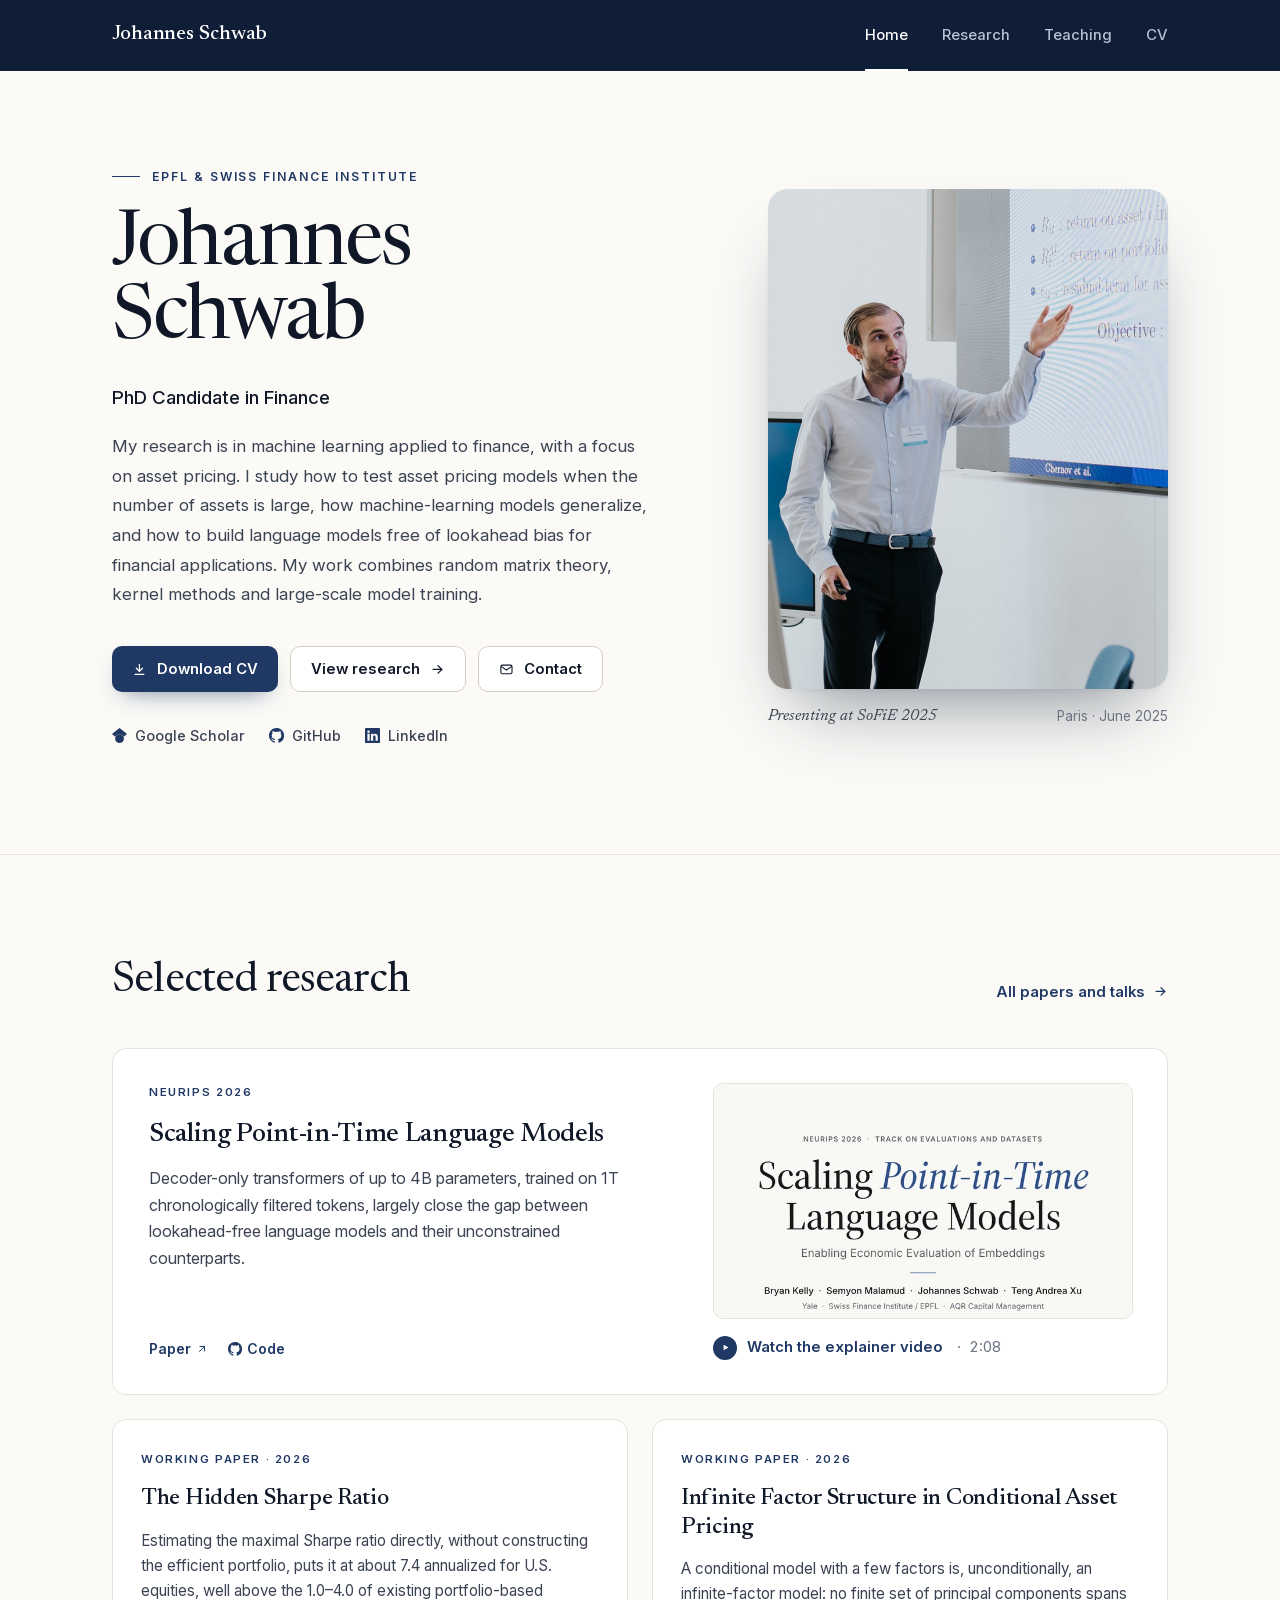
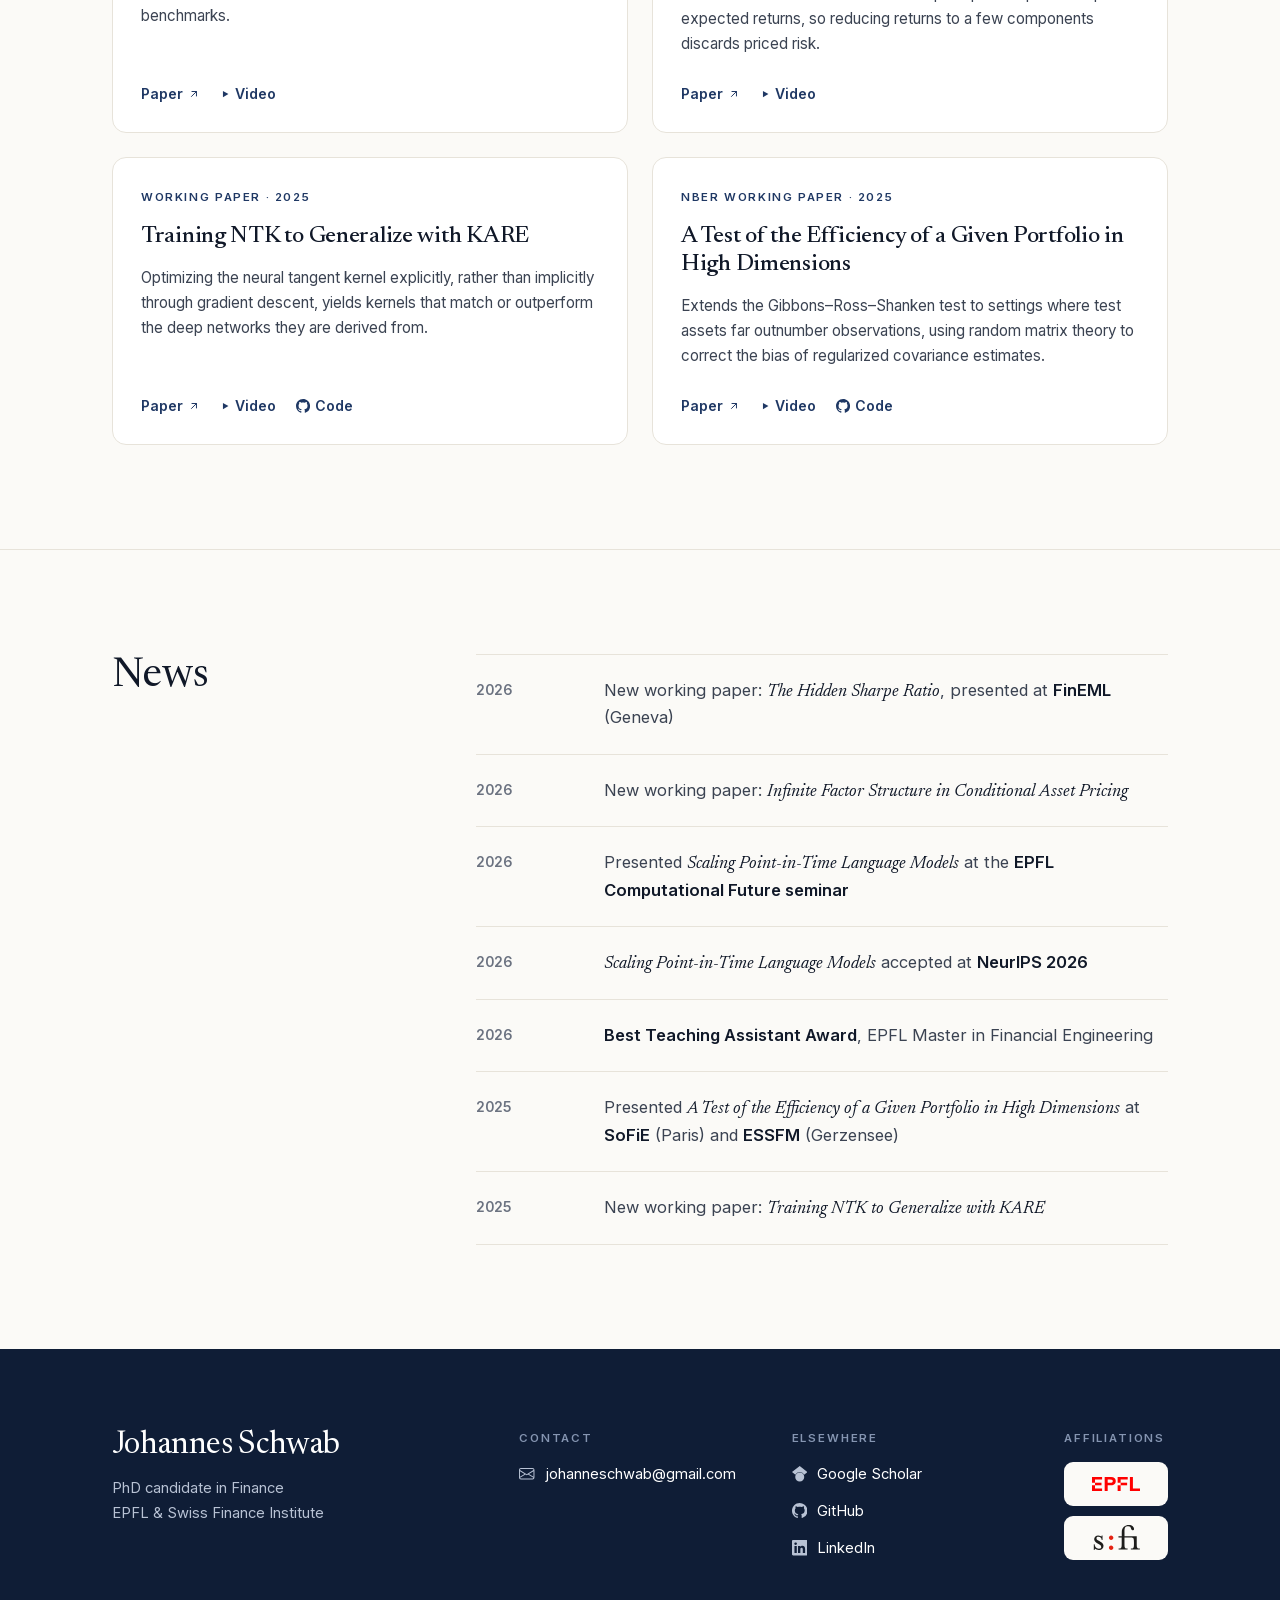
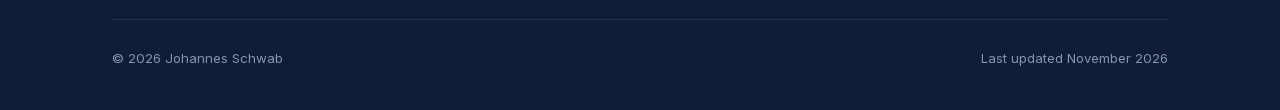
==== commit 037ac547: "Add the explainer video for The Hidden Sharpe Ratio Research page: "Watch the explainer video" tile " ====
--- a/index.html
+++ b/index.html
@@ -112,6 +112,7 @@
           <p>Estimating the maximal Sharpe ratio directly, without constructing the efficient portfolio, puts it at about 7.4 annualized for U.S. equities, well above the 1.0–4.0 of existing portfolio-based benchmarks.</p>
           <div class="card-links">
             <a href="https://www.nber.org/papers/w35988">Paper<svg class="icon" viewBox="0 0 24 24" fill="none" stroke="currentColor" stroke-width="2" stroke-linecap="round" stroke-linejoin="round" aria-hidden="true"><path d="M7 17 17 7"/><path d="M8 7h9v9"/></svg></a>
+            <a href="videos/hidden-sharpe.mp4" data-video="hidden-sharpe" data-title="The Hidden Sharpe Ratio"><svg class="icon play-icon" viewBox="0 0 24 24" fill="currentColor" aria-hidden="true"><path d="M7 4.5v15l13-7.5z"/></svg>Video</a>
           </div>
         </article>
         <article class="card">
